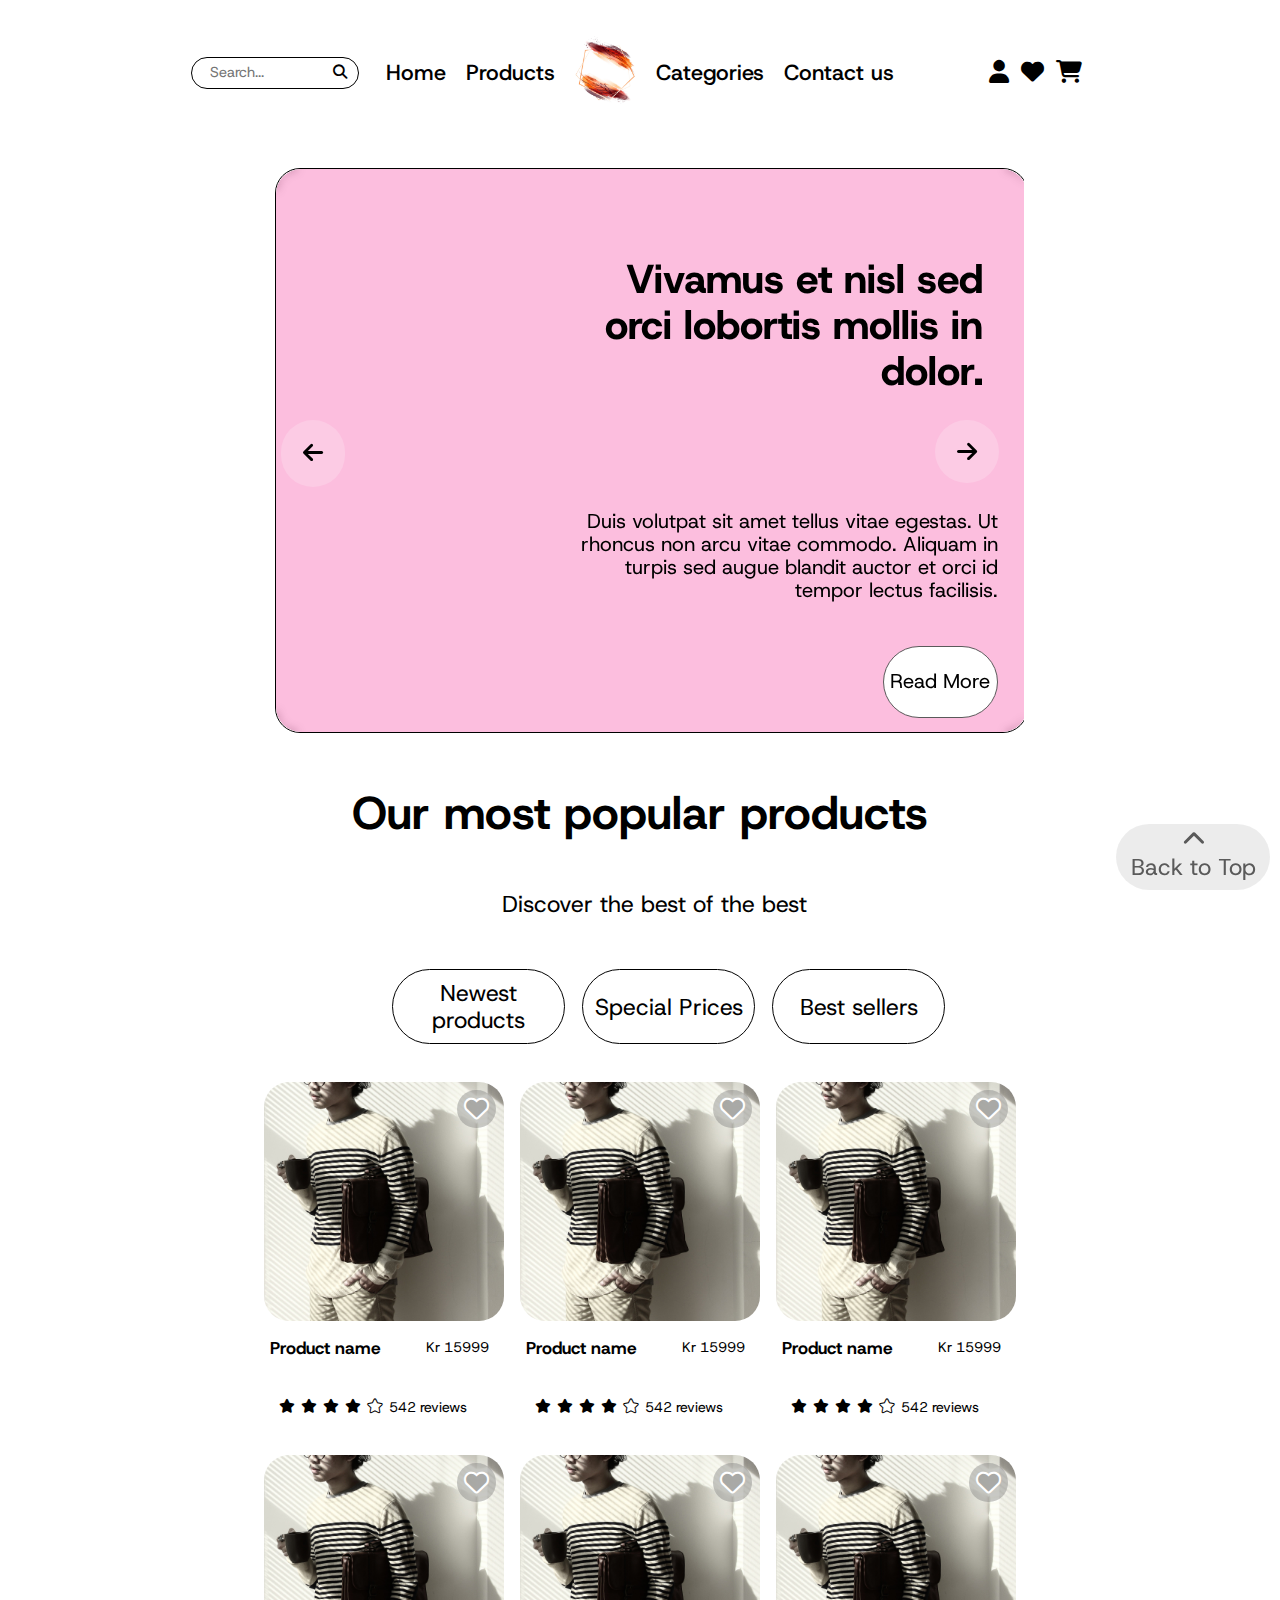
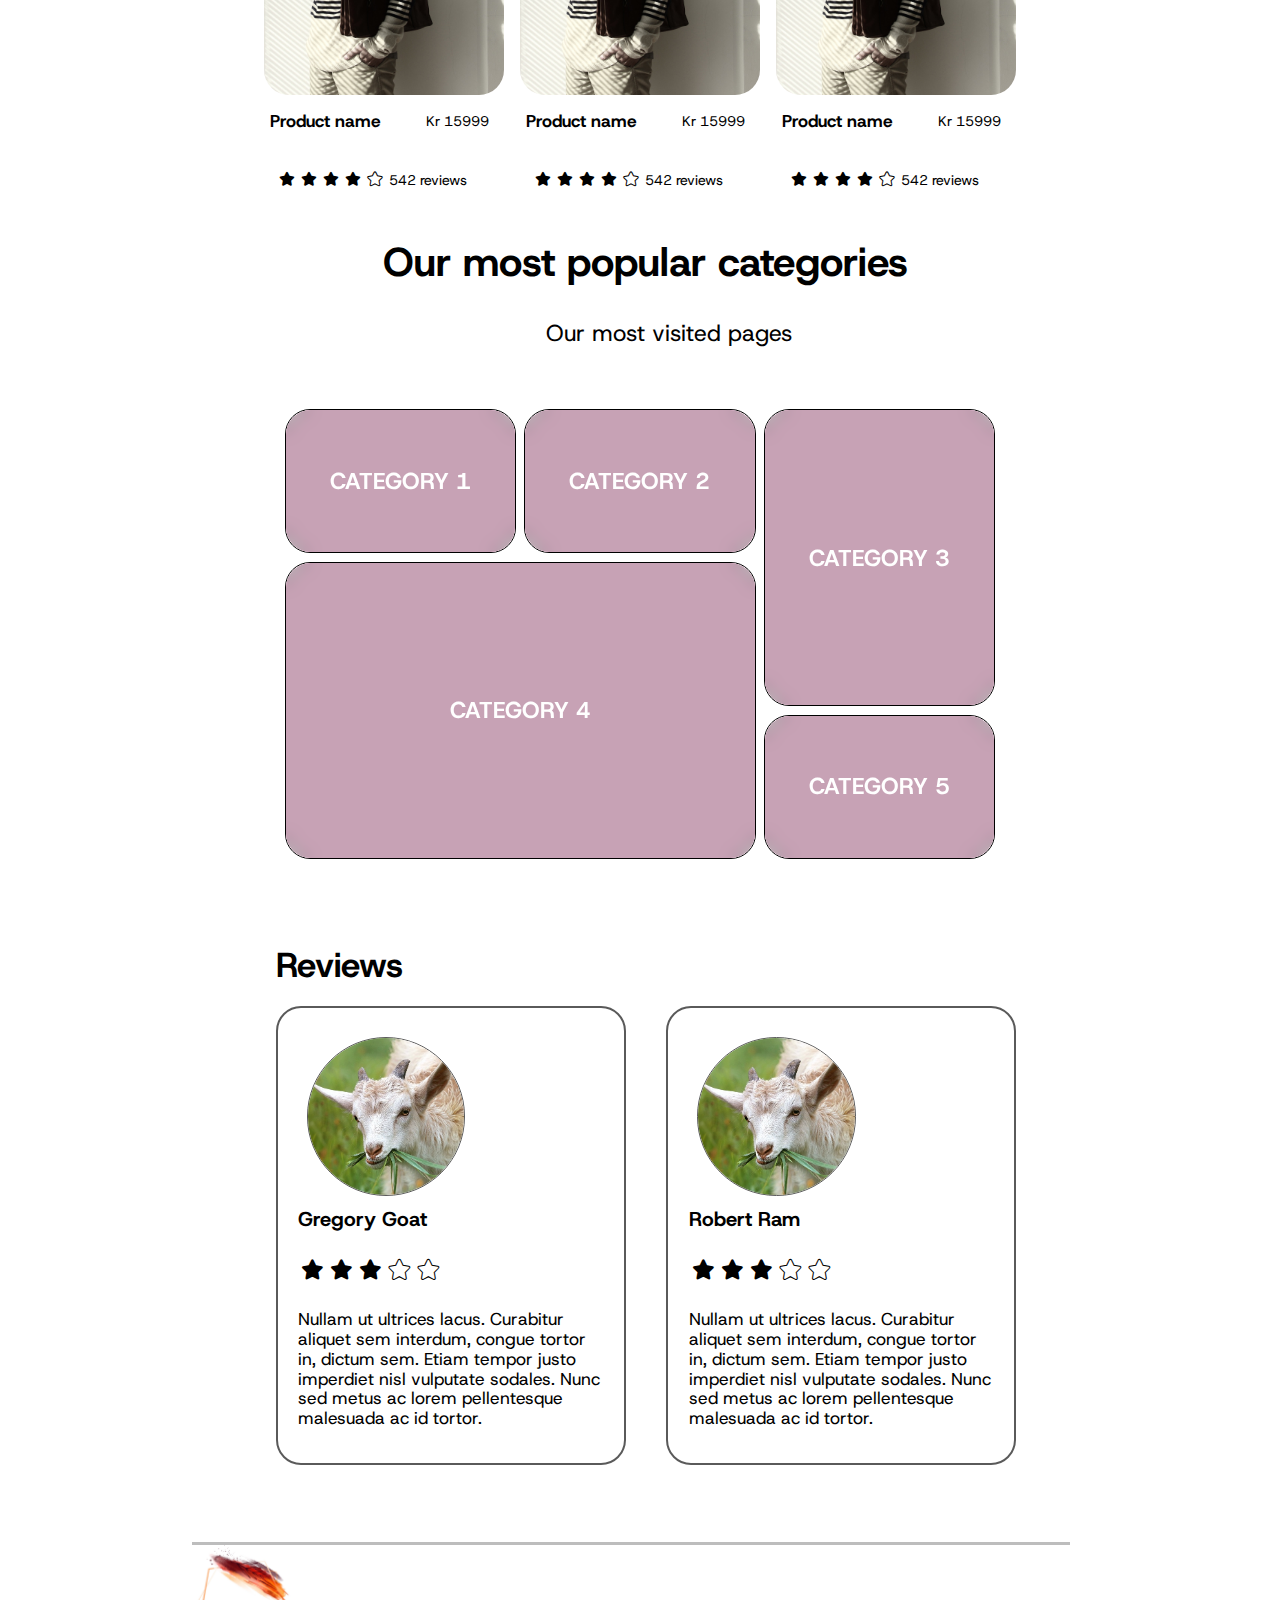
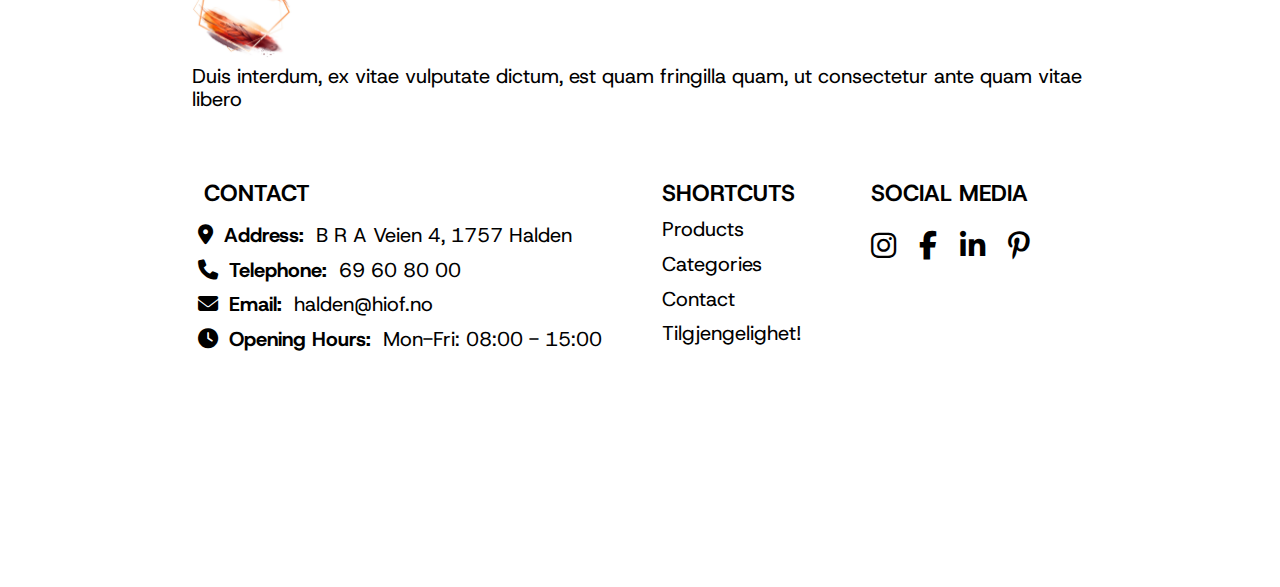
==== WebH24/index.html @ d901a735 "Eksamensfiler" ====
<!DOCTYPE html>
<html lang="en">
    <head>
        <meta charset="UTF-8">
        <meta name="description" content="A fictitious online store created for a project exam">
        <meta name="viewport" content="width=device-width, initial-scale=1">
        <link rel="stylesheet" type="text/css" href="awesome/css/solid.css">
        <link rel="stylesheet" type="text/css" href="awesome/css/fontawesome.css">
        <link rel="stylesheet" type="text/css" href="awesome/css/brands.css">
        <link rel="stylesheet" type="text/css" href="css/main.css">
        <link rel="icon" href="images/heart.svg" type="image/svg+xml" id="hippo">
        <title>Prosjekteksamen Webutvikling HIOF'24</title>
    </head>
    <body>
        <header id="globalHeader">
            <nav class="skip">
                <a href="#main">Skip to content</a>
            </nav>
            <nav aria-label="Primary" id="globalNav">
                <label aria-label="search field">
                    <input type="search" placeholder="Search..." name="search" id="search">
                    <i class="fa-solid fa-magnifying-glass"></i>
                </label>
                <ul id="headerLinks">
                    <li>
                        <a href="index.html"><img src="images/frontpage/feather.png" alt="Logo. Two feathers on streaks of orange and red in a pentagon"></a>
                    </li>
                    <!--Image by <a href="https://pixabay.com/users/biancavandijk-9606149/?utm_source=link-attribution&utm_medium=referral&utm_campaign=image&utm_content=7089602">Bianca Van Dijk</a> from <a href="https://pixabay.com//?utm_source=link-attribution&utm_medium=referral&utm_campaign=image&utm_content=7089602">Pixabay</a>-->
                    <li><a href="index.html">Home</a></li>
                    <li><a href="index.html#popularProducts">Products</a></li>
                    <li><a href="index.html#popularCategories">Categories</a></li>
                    <li><a href="index.html#contact">Contact us</a></li>
                </ul>
                <ul class="icons">
                    <li><a href="#" aria-label="User Profile"><i class="fa-regular fa-user"></i></a></li>
                    <li><a href="#" aria-label="Favorites"><i class="fa-regular fa-heart"></i></a></li>
                    <li><a href="checkout.html" aria-label="Checkout"><i class="fa-solid fa-cart-shopping"></i></a></li>
                </ul>
            </nav>
        </header>
        <main id="main">
            <section id="banner" class="sidewaysScroll">
                <article>
                    <h2>Vivamus et nisl sed orci lobortis mollis in dolor.</h2>
                    <p>Duis volutpat sit amet tellus vitae egestas. Ut rhoncus non arcu vitae commodo. Aliquam in turpis sed augue blandit auctor et orci id tempor lectus facilisis. </p>
                    <a href="#">Read more</a>
                </article>
                <button title="scroll to the left" class="hiddenMobile"> <!--WEBAIM misfornøyd med at den ikke har tekst. la til tittel. -->
                    <i class="fa-solid fa-arrow-left"></i>
                </button>
                <article class="hiddenMobile">
                    <h2>Vivamus et nisl sed orci lobortis mollis in dolor.</h2>
                    <p>Duis volutpat sit amet tellus vitae egestas. Ut rhoncus non arcu vitae commodo. Aliquam in turpis sed augue blandit auctor et orci id tempor lectus facilisis. </p>
                    <a href="#">read more</a>
                    <!--Image by <a href="https://pixabay.com/users/danielkirsch-4218687/?utm_source=link-attribution&utm_medium=referral&utm_campaign=image&utm_content=4747601">Daniel Kirsch</a> from <a href="https://pixabay.com//?utm_source=link-attribution&utm_medium=referral&utm_campaign=image&utm_content=4747601">Pixabay</a>-->
                </article>
                <article class="hiddenMobile">
                    <h2>Vivamus et nisl sed orci lobortis mollis in dolor.</h2>
                    <p>Duis volutpat sit amet tellus vitae egestas. Ut rhoncus non arcu vitae commodo. Aliquam in turpis sed augue blandit auctor et orci id tempor lectus facilisis. </p>
                    <a href="#">Read more</a>
                    <!--Image by <a href="https://pixabay.com/users/zsuzska321-18039025/?utm_source=link-attribution&utm_medium=referral&utm_campaign=image&utm_content=5516493">Zsuzsa Bóka</a> from <a href="https://pixabay.com//?utm_source=link-attribution&utm_medium=referral&utm_campaign=image&utm_content=5516493">Pixabay</a>-->
                </article>
                <article class="hiddenMobile">
                    <h2>Vivamus et nisl sed orci lobortis mollis in dolor.</h2>
                    <p>Duis volutpat sit amet tellus vitae egestas. Ut rhoncus non arcu vitae commodo. Aliquam in turpis sed augue blandit auctor et orci id tempor lectus facilisis. </p>
                    <a href="#">read more</a>
                    <!--Image by <a href="https://pixabay.com/users/welshpixie-10119553/?utm_source=link-attribution&utm_medium=referral&utm_campaign=image&utm_content=3732203">Delyth Williams</a> from <a href="https://pixabay.com//?utm_source=link-attribution&utm_medium=referral&utm_campaign=image&utm_content=3732203">Pixabay</a>-->
                </article>
                <button  title="scroll to the right" class="hiddenMobile">
                    <i class="fa-solid fa-arrow-right"></i>
                </button>
            </section>
            <section id="popularProducts">
                <h1>Our most popular products</h1> 
                <p class="ingress">Discover the best of the best</p>
                <ul>
                    <li><button type="button">Newest products</button></li>
                    <li><button type="button">Special Prices</button></li>
                    <li><button>Best sellers</button></li>
                </ul>
                <article itemscope itemtype="https://schema.org/Product"> 
                    <a href="product.html">
                        <picture>
                            <!--Etter Lighthouse-analyse er min-width-grensene endret i samtlige artikler.-->
                            <source srcset="images/frontpage/businessman1920.jpg" media="(min-width: 3000px)">
                            <source srcset="images/frontpage/businessman1280.jpg" media="(min-width: 1200px)">
                            <img itemprop="image" src="images/frontpage/businessman640.jpg" alt="Businessman in a striped sweater, with leather bag and a cup">
                        <!--Image by <a href="https://pixabay.com/users/pexels-2286921/?utm_source=link-attribution&utm_medium=referral&utm_campaign=image&utm_content=1284460">Pexels</a> from <a href="https://pixabay.com//?utm_source=link-attribution&utm_medium=referral&utm_campaign=image&utm_content=1284460">Pixabay</a>-->
                        </picture>
                    </a>
                    <button type="button" aria-label="Favorite"><i class="fa-regular fa-heart"></i></button>
                    <a class="productName" href="product.html">
                        <h3 itemprop="name">Product name</h3>
                    </a>
                    <p itemprop="offers" itemscope itemtype="https://schema.org/Offer">
                        Kr <span itemprop="price">15999</span>
                        <meta itemprop="priceCurrency" content="NOK">
                    </p>
                    <aside class="stars" aria-label="4 out of 5 stars">
                        <i class="fa-solid fa-star"></i>
                        <i class="fa-solid fa-star"></i>
                        <i class="fa-solid fa-star"></i>
                        <i class="fa-regular fa-star"></i>
                        <i class="fa-regular fa-star"></i>
                        <p itemprop="aggregateRating" itemscope itemtype="https://schema.org/AggregateRating">
                            <meta itemprop="worstRating" content="0">
                            <meta itemprop="ratingValue" content="3">
                            <meta itemprop="bestRating" content="5">
                            <span itemprop="ratingCount">542</span> reviews
                        </p>
                    </aside>
                </article>
                <article itemscope itemtype="https://schema.org/Product"> 
                    <a href="product.html">
                        <picture>
                            <source srcset="images/frontpage/businessman1920.jpg" media="(min-width: 3000px)">
                            <source srcset="images/frontpage/businessman1280.jpg" media="(min-width: 1200px)">
                            <img itemprop="image" src="images/frontpage/businessman640.jpg" alt="Businessman in a striped sweater, with leather bag and a cup">
                        <!--Image by <a href="https://pixabay.com/users/pexels-2286921/?utm_source=link-attribution&utm_medium=referral&utm_campaign=image&utm_content=1284460">Pexels</a> from <a href="https://pixabay.com//?utm_source=link-attribution&utm_medium=referral&utm_campaign=image&utm_content=1284460">Pixabay</a>-->
                        </picture>
                    </a>
                    <button type="button" aria-label="Favorite"><i class="fa-regular fa-heart"></i></button>
                    <a class="productName" href="product.html">
                        <h3 itemprop="name">Product name</h3>
                    </a>
                    <p itemprop="offers" itemscope itemtype="https://schema.org/Offer">
                        Kr <span itemprop="price">15999</span>
                        <meta itemprop="priceCurrency" content="NOK">
                    </p>
                    <aside class="stars" aria-label="4 out of 5 stars">
                        <i class="fa-solid fa-star"></i>
                        <i class="fa-solid fa-star"></i>
                        <i class="fa-solid fa-star"></i>
                        <i class="fa-regular fa-star"></i>
                        <i class="fa-regular fa-star"></i>
                        <p itemprop="aggregateRating" itemscope itemtype="https://schema.org/AggregateRating">
                            <meta itemprop="worstRating" content="0">
                            <meta itemprop="ratingValue" content="3">
                            <meta itemprop="bestRating" content="5">
                            <span itemprop="ratingCount">542</span> reviews
                        </p>
                    </aside>
                </article>
                <article itemscope itemtype="https://schema.org/Product"> 
                    <a href="product.html">
                        <picture>
                            <source srcset="images/frontpage/businessman1920.jpg" media="(min-width: 3000px)">
                            <source srcset="images/frontpage/businessman1280.jpg" media="(min-width: 1200px)">
                            <img itemprop="image" src="images/frontpage/businessman640.jpg" alt="Businessman in a striped sweater, with leather bag and a cup">
                        <!--Image by <a href="https://pixabay.com/users/pexels-2286921/?utm_source=link-attribution&utm_medium=referral&utm_campaign=image&utm_content=1284460">Pexels</a> from <a href="https://pixabay.com//?utm_source=link-attribution&utm_medium=referral&utm_campaign=image&utm_content=1284460">Pixabay</a>-->
                        </picture>
                    </a>
                    <button type="button" aria-label="Favorite"><i class="fa-regular fa-heart"></i></button>
                    <a class="productName" href="product.html">
                        <h3 itemprop="name">Product name</h3>
                    </a>
                    <p itemprop="offers" itemscope itemtype="https://schema.org/Offer">
                        Kr <span itemprop="price">15999</span>
                        <meta itemprop="priceCurrency" content="NOK">
                    </p>
                    <aside class="stars" aria-label="4 out of 5 stars">
                        <i class="fa-solid fa-star"></i>
                        <i class="fa-solid fa-star"></i>
                        <i class="fa-solid fa-star"></i>
                        <i class="fa-regular fa-star"></i>
                        <i class="fa-regular fa-star"></i>
                        <p itemprop="aggregateRating" itemscope itemtype="https://schema.org/AggregateRating">
                            <meta itemprop="worstRating" content="0">
                            <meta itemprop="ratingValue" content="3">
                            <meta itemprop="bestRating" content="5">
                            <span itemprop="ratingCount">542</span> reviews
                        </p>
                    </aside>
                </article>
                <article itemscope itemtype="https://schema.org/Product"> 
                    <a href="product.html">
                        <picture>
                            <source srcset="images/frontpage/businessman1920.jpg" media="(min-width: 3000px)">
                            <source srcset="images/frontpage/businessman1280.jpg" media="(min-width: 1200px)">
                            <img itemprop="image" src="images/frontpage/businessman640.jpg" alt="Businessman in a striped sweater, with leather bag and a cup">
                        <!--Image by <a href="https://pixabay.com/users/pexels-2286921/?utm_source=link-attribution&utm_medium=referral&utm_campaign=image&utm_content=1284460">Pexels</a> from <a href="https://pixabay.com//?utm_source=link-attribution&utm_medium=referral&utm_campaign=image&utm_content=1284460">Pixabay</a>-->
                        </picture>
                    </a>
                    <button type="button" aria-label="Favorite"><i class="fa-regular fa-heart"></i></button>
                    <a class="productName" href="product.html">
                        <h3 itemprop="name">Product name</h3>
                    </a>
                    <p itemprop="offers" itemscope itemtype="https://schema.org/Offer">
                        Kr <span itemprop="price">15999</span>
                        <meta itemprop="priceCurrency" content="NOK">
                    </p>
                    <aside class="stars" aria-label="4 out of 5 stars">
                        <i class="fa-solid fa-star"></i>
                        <i class="fa-solid fa-star"></i>
                        <i class="fa-solid fa-star"></i>
                        <i class="fa-regular fa-star"></i>
                        <i class="fa-regular fa-star"></i>
                        <p itemprop="aggregateRating" itemscope itemtype="https://schema.org/AggregateRating">
                            <meta itemprop="worstRating" content="0">
                            <meta itemprop="ratingValue" content="3">
                            <meta itemprop="bestRating" content="5">
                            <span itemprop="ratingCount">542</span> reviews
                        </p>
                    </aside>
                </article>
                <article itemscope itemtype="https://schema.org/Product"> 
                    <a href="product.html">
                        <picture>
                            <source srcset="images/frontpage/businessman1920.jpg" media="(min-width: 3000px)">
                            <source srcset="images/frontpage/businessman1280.jpg" media="(min-width: 1200px)">
                            <img itemprop="image" src="images/frontpage/businessman640.jpg" alt="Businessman in a striped sweater, with leather bag and a cup">
                        <!--Image by <a href="https://pixabay.com/users/pexels-2286921/?utm_source=link-attribution&utm_medium=referral&utm_campaign=image&utm_content=1284460">Pexels</a> from <a href="https://pixabay.com//?utm_source=link-attribution&utm_medium=referral&utm_campaign=image&utm_content=1284460">Pixabay</a>-->
                        </picture>
                    </a>
                    <button type="button" aria-label="Favorite"><i class="fa-regular fa-heart"></i></button>
                    <a class="productName" href="product.html">
                        <h3 itemprop="name">Product name</h3>
                    </a>
                    <p itemprop="offers" itemscope itemtype="https://schema.org/Offer">
                        Kr <span itemprop="price">15999</span>
                        <meta itemprop="priceCurrency" content="NOK">
                    </p>
                    <aside class="stars" aria-label="4 out of 5 stars">
                        <i class="fa-solid fa-star"></i>
                        <i class="fa-solid fa-star"></i>
                        <i class="fa-solid fa-star"></i>
                        <i class="fa-regular fa-star"></i>
                        <i class="fa-regular fa-star"></i>
                        <p itemprop="aggregateRating" itemscope itemtype="https://schema.org/AggregateRating">
                            <meta itemprop="worstRating" content="0">
                            <meta itemprop="ratingValue" content="3">
                            <meta itemprop="bestRating" content="5">
                            <span itemprop="ratingCount">542</span> reviews
                        </p>
                    </aside>
                </article>
                <article itemscope itemtype="https://schema.org/Product"> 
                    <a href="product.html">
                        <picture>
                            <source srcset="images/frontpage/businessman1920.jpg" media="(min-width: 3000px)">
                            <source srcset="images/frontpage/businessman1280.jpg" media="(min-width: 1200px)">
                            <img itemprop="image" src="images/frontpage/businessman640.jpg" alt="Businessman in a striped sweater, with leather bag and a cup">
                        <!--Image by <a href="https://pixabay.com/users/pexels-2286921/?utm_source=link-attribution&utm_medium=referral&utm_campaign=image&utm_content=1284460">Pexels</a> from <a href="https://pixabay.com//?utm_source=link-attribution&utm_medium=referral&utm_campaign=image&utm_content=1284460">Pixabay</a>-->
                        </picture>
                    </a>
                    <button type="button" aria-label="Favorite"><i class="fa-regular fa-heart"></i></button>
                    <a class="productName" href="product.html">
                        <h3 itemprop="name">Product name</h3>
                    </a>
                    <p itemprop="offers" itemscope itemtype="https://schema.org/Offer">
                        Kr <span itemprop="price">15999</span>
                        <meta itemprop="priceCurrency" content="NOK">
                    </p>
                    <aside class="stars" aria-label="4 out of 5 stars">
                        <i class="fa-solid fa-star"></i>
                        <i class="fa-solid fa-star"></i>
                        <i class="fa-solid fa-star"></i>
                        <i class="fa-regular fa-star"></i>
                        <i class="fa-regular fa-star"></i>
                        <p itemprop="aggregateRating" itemscope itemtype="https://schema.org/AggregateRating">
                            <meta itemprop="worstRating" content="0">
                            <meta itemprop="ratingValue" content="3">
                            <meta itemprop="bestRating" content="5">
                            <span itemprop="ratingCount">542</span> reviews
                        </p>
                    </aside>
                </article>
            </section>
            <section id="popularCategories" itemscope itemtype="https://schema.org/ItemList">
                <header>
                    <h2>Our most popular categories</h2>
                    <p class="ingress">Our most visited pages</p>
                </header>
                <div id="categoriesGrid">
                    <meta itemprop="numberOfItems" content="8">
                    <a href="#" class="first"><h3 itemprop="itemListElement">Category 1</h3></a>   
                    <a href="#" class="second"><h3 itemprop="itemListElement">Category 2</h3></a>
                    <a href="#" class="third"><h3 itemprop="itemListElement">Category 3</h3></a>
                    <a href="#" class="fourth"><h3 itemprop="itemListElement">Category 4</h3></a>
                    <a href="#" class="fifth"><h3 itemprop="itemListElement">Category 5</h3></a>
                </div>
            </section>
            <section class="reviews">
                <h2>Reviews</h2> 
                <div class="sidewaysScroll">
                    <article itemscope itemtype="https://schema.org/Review">
                        <div itemprop="itemReviewed" itemscope itemtype="https://schema.org/OnlineStore">
                            <meta itemprop="name" content="Eksamensprosjekt">
                            <meta itemprop="url" content="index.html">
                        </div>
                        <picture itemprop="author" itemscope itemtype="https://schema.org/Person">
                            <img src="images/frontpage/goat543.jpg" itemprop="image" alt="picture of the charming author of this review"> 
                            <!--Image by <a href="https://pixabay.com/users/klimkin-1298145/?utm_source=link-attribution&utm_medium=referral&utm_campaign=image&utm_content=1596880">svklimkin</a> from <a href="https://pixabay.com//?utm_source=link-attribution&utm_medium=referral&utm_campaign=image&utm_content=1596880">Pixabay</a>-->
                        </picture>
                        <h3 itemprop="name">Gregory Goat</h3>
                        <p class="stars" itemprop="reviewRating" itemscope itemtype="https://schema.org/Rating" role="img" aria-label="3 out of 5 stars "> <!--"role="img" etter valideringsfeil"-->
                            <i class="fa-solid fa-star" aria-hidden="true"></i> <!--Disse aria'ene ble lagt til etter anbefaling fra Lighthouse-->
                            <i class="fa-solid fa-star" aria-hidden="true"></i>
                            <i class="fa-solid fa-star" aria-hidden="true"></i>
                            <i class="fa-regular fa-star" aria-hidden="true"></i>
                            <i class="fa-regular fa-star" aria-hidden="true"></i>
                            <meta itemprop="worstRating" content="1">
                            <meta itemprop="bestRating" content="5">
                            <meta itemprop="ratingValue" content="3">
                        </p>
                        <p itemprop="reviewBody">Nullam ut ultrices lacus. Curabitur aliquet sem interdum, congue tortor in, dictum sem. 
                            Etiam tempor justo imperdiet nisl vulputate sodales. Nunc sed metus ac lorem pellentesque malesuada ac id tortor.
                        </p>
                    </article>
                    <article itemscope itemtype="https://schema.org/Review">
                        <div itemprop="itemReviewed" itemscope itemtype="https://schema.org/OnlineStore">
                            <meta itemprop="name" content="Eksamensprosjekt">
                            <meta itemprop="url" content="index.html">
                        </div>
                        <picture itemprop="author" itemscope itemtype="https://schema.org/Person">
                            <img src="images/frontpage/goat543.jpg" itemprop="image" alt="picture of the charming author of this review"> 
                            <!--Image by <a href="https://pixabay.com/users/klimkin-1298145/?utm_source=link-attribution&utm_medium=referral&utm_campaign=image&utm_content=1596880">svklimkin</a> from <a href="https://pixabay.com//?utm_source=link-attribution&utm_medium=referral&utm_campaign=image&utm_content=1596880">Pixabay</a>-->
                        </picture>
                        <h3 itemprop="name">Robert Ram</h3>
                        <p class="stars" itemprop="reviewRating" itemscope itemtype="https://schema.org/Rating" role="img" aria-label="3 out of 5 stars ">
                            <i class="fa-solid fa-star" aria-hidden="true"></i>
                            <i class="fa-solid fa-star" aria-hidden="true"></i>
                            <i class="fa-solid fa-star" aria-hidden="true"></i>
                            <i class="fa-regular fa-star" aria-hidden="true"></i>
                            <i class="fa-regular fa-star" aria-hidden="true"></i>
                            <meta itemprop="worstRating" content="1">
                            <meta itemprop="bestRating" content="5">
                            <meta itemprop="ratingValue" content="3">
                        </p>
                        <p itemprop="reviewBody">Nullam ut ultrices lacus. Curabitur aliquet sem interdum, congue tortor in, dictum sem. 
                            Etiam tempor justo imperdiet nisl vulputate sodales. Nunc sed metus ac lorem pellentesque malesuada ac id tortor.
                        </p>
                    </article>
                    <article itemscope itemtype="https://schema.org/Review">
                        <div itemprop="itemReviewed" itemscope itemtype="https://schema.org/OnlineStore">
                            <meta itemprop="name" content="Eksamensprosjekt">
                            <meta itemprop="url" content="index.html">
                        </div>
                        <picture itemprop="author" itemscope itemtype="https://schema.org/Person">
                            <img src="images/frontpage/goat543.jpg" itemprop="image" alt="picture of the charming author of this review"> 
                            <!--Image by <a href="https://pixabay.com/users/klimkin-1298145/?utm_source=link-attribution&utm_medium=referral&utm_campaign=image&utm_content=1596880">svklimkin</a> from <a href="https://pixabay.com//?utm_source=link-attribution&utm_medium=referral&utm_campaign=image&utm_content=1596880">Pixabay</a>-->
                        </picture>
                        <h3 itemprop="name">Barry Billy Goat</h3>
                        <p class="stars" itemprop="reviewRating" itemscope itemtype="https://schema.org/Rating" role="img" aria-label="3 out of 5 stars ">
                            <i class="fa-solid fa-star" aria-hidden="true"></i>
                            <i class="fa-solid fa-star" aria-hidden="true"></i>
                            <i class="fa-solid fa-star" aria-hidden="true"></i>
                            <i class="fa-regular fa-star" aria-hidden="true"></i>
                            <i class="fa-regular fa-star" aria-hidden="true"></i>
                            <meta itemprop="worstRating" content="1">
                            <meta itemprop="bestRating" content="5">
                            <meta itemprop="ratingValue" content="3">
                        </p>
                        <p itemprop="reviewBody">Nullam ut ultrices lacus. Curabitur aliquet sem interdum, congue tortor in, dictum sem. 
                            Etiam tempor justo imperdiet nisl vulputate sodales. Nunc sed metus ac lorem pellentesque malesuada ac id tortor.
                        </p>
                    </article>
                    <article itemscope itemtype="https://schema.org/Review">
                        <div itemprop="itemReviewed" itemscope itemtype="https://schema.org/OnlineStore">
                            <meta itemprop="name" content="Eksamensprosjekt">
                            <meta itemprop="url" content="index.html">
                        </div>
                        <picture itemprop="author" itemscope itemtype="https://schema.org/Person">
                            <img src="images/frontpage/goat543.jpg" itemprop="image" alt="picture of the charming author of this review"> 
                            <!--Image by <a href="https://pixabay.com/users/klimkin-1298145/?utm_source=link-attribution&utm_medium=referral&utm_campaign=image&utm_content=1596880">svklimkin</a> from <a href="https://pixabay.com//?utm_source=link-attribution&utm_medium=referral&utm_campaign=image&utm_content=1596880">Pixabay</a>-->
                        </picture>
                        <h3 itemprop="name">Norma Nanny Goat</h3>
                        <p class="stars" itemprop="reviewRating" itemscope itemtype="https://schema.org/Rating" role="img" aria-label="3 out of 5 stars ">
                            <i class="fa-solid fa-star" aria-hidden="true"></i>
                            <i class="fa-solid fa-star" aria-hidden="true"></i>
                            <i class="fa-solid fa-star" aria-hidden="true"></i>
                            <i class="fa-regular fa-star" aria-hidden="true"></i>
                            <i class="fa-regular fa-star" aria-hidden="true"></i>
                            <meta itemprop="worstRating" content="1">
                            <meta itemprop="bestRating" content="5">
                            <meta itemprop="ratingValue" content="3">
                        </p>
                        <p itemprop="reviewBody">Nullam ut ultrices lacus. Curabitur aliquet sem interdum, congue tortor in, dictum sem. 
                            Etiam tempor justo imperdiet nisl vulputate sodales. Nunc sed metus ac lorem pellentesque malesuada ac id tortor.
                        </p>
                    </article>
                </div>
            </section>
        </main>
        <footer>
            <h3><a href="index.html"><img src="images/frontpage/feather.png" alt="Logo. Two feathers on streaks of orange and red in a pentagon"></a></h3>
            <p>Duis interdum, ex vitae vulputate dictum, est quam fringilla quam, ut consectetur ante quam vitae libero</p>
            <section id="contact" itemscope itemtype="https://schema.org/ContactPoint">
                <h4>Contact</h4>
                <ul>
                    <li><i class="fa-solid fa-location-dot"></i></li>
                    <li itemprop="contactType" content="Office">Address:</li>
                    <li itemprop="address" itemscope itemtype="https://schema.org/PostalAddress">
                        <span itemprop="streetAddress">B R A Veien 4, </span>
                        <span itemprop="postalCode">1757</span>
                        <span itemprop="addressRegion"> Halden</span>
                    </li>
                </ul>
                <ul>
                    <li><i class="fa-solid fa-phone"></i></li>
                    <li itemprop="contactType" content="Office">Telephone:</li>
                    <li itemprop="telephone">69 60 80 00</li>
                </ul>
                <ul>
                    <li><i class="fa-solid fa-envelope"></i></li>
                    <li itemprop="contactType" content="Office">Email:</li>
                    <li itemprop="email">halden@hiof.no</li>
                </ul>
                <ul>
                    <li><i class="fa-solid fa-clock"></i></li>
                    <li>Opening Hours:</li>
                    <li itemprop="hoursAvailable" itemscope itemtype="https://schema.org/OpeningHoursSpecification">
                        <meta itemprop="dayOfWeek" content="Monday,Tuesday,Wednesday,Thursday,Friday">
                        Mon-Fri:
                        <span itemprop="opens" content="08:00">08:00</span> - 
                        <span itemprop="closes" content="15:00">15:00</span>
                    </li>
                </ul>
            </section>
            <section id="shortcuts">
                <h4>Shortcuts</h4>
                <ul>
                    <li><a href="index.html#popularProducts">Products</a></li>
                    <li><a href="index.html#popularCategories">Categories</a></li>
                    <li><a href="index.html#contact">Contact</a></li>
                    <li><a href="WCAG.pdf" target="_blank">Tilgjengelighet!</a></li>
                </ul>
            </section>
            <section class="icons">
                <h4>Social Media</h4>
                <ul>
                    <li><a href="https://www.instagram.com/" target="_blank" aria-label="Instagram"><i class="fa-brands fa-instagram"></i></a></li>
                    <li><a href="https://www.facebook.com/" target="_blank" aria-label="Facebook"><i class="fa-brands fa-facebook-f"></i></a></li>
                    <li><a href="https://www.linkedin.com/" target="_blank" aria-label="LinkedIn"><i class="fa-brands fa-linkedin-in"></i></a></li>
                    <li><a href="https://www.pinterest.com/" target="_blank" aria-label="Pinterest"><i class="fa-brands fa-pinterest-p"></i></a></li>
                </ul>
            </section>
        </footer>
        <nav id="skipToTop" class="sticky"><a href="#globalHeader"><i class="fa-solid fa-chevron-up"></i>Back to Top</a></nav>
    </body>
</html>
---- WebH24/awesome/css/solid.css ----
/*!
 * Font Awesome Free 6.6.0 by @fontawesome - https://fontawesome.com
 * License - https://fontawesome.com/license/free (Icons: CC BY 4.0, Fonts: SIL OFL 1.1, Code: MIT License)
 * Copyright 2024 Fonticons, Inc.
 */
:root, :host {
  --fa-style-family-classic: "Font Awesome 6 Free";
  --fa-font-solid: normal 900 1em/1 "Font Awesome 6 Free";
}

@font-face {
  font-family: "Font Awesome 6 Free";
  font-style: normal;
  font-weight: 900;
  font-display: block;
  src: url("../webfonts/fa-solid-900.woff2") format("woff2"), url("../webfonts/fa-solid-900.ttf") format("truetype");
}
.fas,
.fa-solid {
  font-weight: 900;
}/*# sourceMappingURL=solid.css.map */
---- WebH24/awesome/css/brands.css ----
/*!
 * Font Awesome Free 6.6.0 by @fontawesome - https://fontawesome.com
 * License - https://fontawesome.com/license/free (Icons: CC BY 4.0, Fonts: SIL OFL 1.1, Code: MIT License)
 * Copyright 2024 Fonticons, Inc.
 */
:root, :host {
  --fa-style-family-brands: "Font Awesome 6 Brands";
  --fa-font-brands: normal 400 1em/1 "Font Awesome 6 Brands";
}

@font-face {
  font-family: "Font Awesome 6 Brands";
  font-style: normal;
  font-weight: 400;
  font-display: block;
  src: url("../webfonts/fa-brands-400.woff2") format("woff2"), url("../webfonts/fa-brands-400.ttf") format("truetype");
}
.fab,
.fa-brands {
  font-weight: 400;
}

.fa-monero:before {
  content: "\f3d0";
}

.fa-hooli:before {
  content: "\f427";
}

.fa-yelp:before {
  content: "\f1e9";
}

.fa-cc-visa:before {
  content: "\f1f0";
}

.fa-lastfm:before {
  content: "\f202";
}

.fa-shopware:before {
  content: "\f5b5";
}

.fa-creative-commons-nc:before {
  content: "\f4e8";
}

.fa-aws:before {
  content: "\f375";
}

.fa-redhat:before {
  content: "\f7bc";
}

.fa-yoast:before {
  content: "\f2b1";
}

.fa-cloudflare:before {
  content: "\e07d";
}

.fa-ups:before {
  content: "\f7e0";
}

.fa-pixiv:before {
  content: "\e640";
}

.fa-wpexplorer:before {
  content: "\f2de";
}

.fa-dyalog:before {
  content: "\f399";
}

.fa-bity:before {
  content: "\f37a";
}

.fa-stackpath:before {
  content: "\f842";
}

.fa-buysellads:before {
  content: "\f20d";
}

.fa-first-order:before {
  content: "\f2b0";
}

.fa-modx:before {
  content: "\f285";
}

.fa-guilded:before {
  content: "\e07e";
}

.fa-vnv:before {
  content: "\f40b";
}

.fa-square-js:before {
  content: "\f3b9";
}

.fa-js-square:before {
  content: "\f3b9";
}

.fa-microsoft:before {
  content: "\f3ca";
}

.fa-qq:before {
  content: "\f1d6";
}

.fa-orcid:before {
  content: "\f8d2";
}

.fa-java:before {
  content: "\f4e4";
}

.fa-invision:before {
  content: "\f7b0";
}

.fa-creative-commons-pd-alt:before {
  content: "\f4ed";
}

.fa-centercode:before {
  content: "\f380";
}

.fa-glide-g:before {
  content: "\f2a6";
}

.fa-drupal:before {
  content: "\f1a9";
}

.fa-jxl:before {
  content: "\e67b";
}

.fa-dart-lang:before {
  content: "\e693";
}

.fa-hire-a-helper:before {
  content: "\f3b0";
}

.fa-creative-commons-by:before {
  content: "\f4e7";
}

.fa-unity:before {
  content: "\e049";
}

.fa-whmcs:before {
  content: "\f40d";
}

.fa-rocketchat:before {
  content: "\f3e8";
}

.fa-vk:before {
  content: "\f189";
}

.fa-untappd:before {
  content: "\f405";
}

.fa-mailchimp:before {
  content: "\f59e";
}

.fa-css3-alt:before {
  content: "\f38b";
}

.fa-square-reddit:before {
  content: "\f1a2";
}

.fa-reddit-square:before {
  content: "\f1a2";
}

.fa-vimeo-v:before {
  content: "\f27d";
}

.fa-contao:before {
  content: "\f26d";
}

.fa-square-font-awesome:before {
  content: "\e5ad";
}

.fa-deskpro:before {
  content: "\f38f";
}

.fa-brave:before {
  content: "\e63c";
}

.fa-sistrix:before {
  content: "\f3ee";
}

.fa-square-instagram:before {
  content: "\e055";
}

.fa-instagram-square:before {
  content: "\e055";
}

.fa-battle-net:before {
  content: "\f835";
}

.fa-the-red-yeti:before {
  content: "\f69d";
}

.fa-square-hacker-news:before {
  content: "\f3af";
}

.fa-hacker-news-square:before {
  content: "\f3af";
}

.fa-edge:before {
  content: "\f282";
}

.fa-threads:before {
  content: "\e618";
}

.fa-napster:before {
  content: "\f3d2";
}

.fa-square-snapchat:before {
  content: "\f2ad";
}

.fa-snapchat-square:before {
  content: "\f2ad";
}

.fa-google-plus-g:before {
  content: "\f0d5";
}

.fa-artstation:before {
  content: "\f77a";
}

.fa-markdown:before {
  content: "\f60f";
}

.fa-sourcetree:before {
  content: "\f7d3";
}

.fa-google-plus:before {
  content: "\f2b3";
}

.fa-diaspora:before {
  content: "\f791";
}

.fa-foursquare:before {
  content: "\f180";
}

.fa-stack-overflow:before {
  content: "\f16c";
}

.fa-github-alt:before {
  content: "\f113";
}

.fa-phoenix-squadron:before {
  content: "\f511";
}

.fa-pagelines:before {
  content: "\f18c";
}

.fa-algolia:before {
  content: "\f36c";
}

.fa-red-river:before {
  content: "\f3e3";
}

.fa-creative-commons-sa:before {
  content: "\f4ef";
}

.fa-safari:before {
  content: "\f267";
}

.fa-google:before {
  content: "\f1a0";
}

.fa-square-font-awesome-stroke:before {
  content: "\f35c";
}

.fa-font-awesome-alt:before {
  content: "\f35c";
}

.fa-atlassian:before {
  content: "\f77b";
}

.fa-linkedin-in:before {
  content: "\f0e1";
}

.fa-digital-ocean:before {
  content: "\f391";
}

.fa-nimblr:before {
  content: "\f5a8";
}

.fa-chromecast:before {
  content: "\f838";
}

.fa-evernote:before {
  content: "\f839";
}

.fa-hacker-news:before {
  content: "\f1d4";
}

.fa-creative-commons-sampling:before {
  content: "\f4f0";
}

.fa-adversal:before {
  content: "\f36a";
}

.fa-creative-commons:before {
  content: "\f25e";
}

.fa-watchman-monitoring:before {
  content: "\e087";
}

.fa-fonticons:before {
  content: "\f280";
}

.fa-weixin:before {
  content: "\f1d7";
}

.fa-shirtsinbulk:before {
  content: "\f214";
}

.fa-codepen:before {
  content: "\f1cb";
}

.fa-git-alt:before {
  content: "\f841";
}

.fa-lyft:before {
  content: "\f3c3";
}

.fa-rev:before {
  content: "\f5b2";
}

.fa-windows:before {
  content: "\f17a";
}

.fa-wizards-of-the-coast:before {
  content: "\f730";
}

.fa-square-viadeo:before {
  content: "\f2aa";
}

.fa-viadeo-square:before {
  content: "\f2aa";
}

.fa-meetup:before {
  content: "\f2e0";
}

.fa-centos:before {
  content: "\f789";
}

.fa-adn:before {
  content: "\f170";
}

.fa-cloudsmith:before {
  content: "\f384";
}

.fa-opensuse:before {
  content: "\e62b";
}

.fa-pied-piper-alt:before {
  content: "\f1a8";
}

.fa-square-dribbble:before {
  content: "\f397";
}

.fa-dribbble-square:before {
  content: "\f397";
}

.fa-codiepie:before {
  content: "\f284";
}

.fa-node:before {
  content: "\f419";
}

.fa-mix:before {
  content: "\f3cb";
}

.fa-steam:before {
  content: "\f1b6";
}

.fa-cc-apple-pay:before {
  content: "\f416";
}

.fa-scribd:before {
  content: "\f28a";
}

.fa-debian:before {
  content: "\e60b";
}

.fa-openid:before {
  content: "\f19b";
}

.fa-instalod:before {
  content: "\e081";
}

.fa-expeditedssl:before {
  content: "\f23e";
}

.fa-sellcast:before {
  content: "\f2da";
}

.fa-square-twitter:before {
  content: "\f081";
}

.fa-twitter-square:before {
  content: "\f081";
}

.fa-r-project:before {
  content: "\f4f7";
}

.fa-delicious:before {
  content: "\f1a5";
}

.fa-freebsd:before {
  content: "\f3a4";
}

.fa-vuejs:before {
  content: "\f41f";
}

.fa-accusoft:before {
  content: "\f369";
}

.fa-ioxhost:before {
  content: "\f208";
}

.fa-fonticons-fi:before {
  content: "\f3a2";
}

.fa-app-store:before {
  content: "\f36f";
}

.fa-cc-mastercard:before {
  content: "\f1f1";
}

.fa-itunes-note:before {
  content: "\f3b5";
}

.fa-golang:before {
  content: "\e40f";
}

.fa-kickstarter:before {
  content: "\f3bb";
}

.fa-square-kickstarter:before {
  content: "\f3bb";
}

.fa-grav:before {
  content: "\f2d6";
}

.fa-weibo:before {
  content: "\f18a";
}

.fa-uncharted:before {
  content: "\e084";
}

.fa-firstdraft:before {
  content: "\f3a1";
}

.fa-square-youtube:before {
  content: "\f431";
}

.fa-youtube-square:before {
  content: "\f431";
}

.fa-wikipedia-w:before {
  content: "\f266";
}

.fa-wpressr:before {
  content: "\f3e4";
}

.fa-rendact:before {
  content: "\f3e4";
}

.fa-angellist:before {
  content: "\f209";
}

.fa-galactic-republic:before {
  content: "\f50c";
}

.fa-nfc-directional:before {
  content: "\e530";
}

.fa-skype:before {
  content: "\f17e";
}

.fa-joget:before {
  content: "\f3b7";
}

.fa-fedora:before {
  content: "\f798";
}

.fa-stripe-s:before {
  content: "\f42a";
}

.fa-meta:before {
  content: "\e49b";
}

.fa-laravel:before {
  content: "\f3bd";
}

.fa-hotjar:before {
  content: "\f3b1";
}

.fa-bluetooth-b:before {
  content: "\f294";
}

.fa-square-letterboxd:before {
  content: "\e62e";
}

.fa-sticker-mule:before {
  content: "\f3f7";
}

.fa-creative-commons-zero:before {
  content: "\f4f3";
}

.fa-hips:before {
  content: "\f452";
}

.fa-behance:before {
  content: "\f1b4";
}

.fa-reddit:before {
  content: "\f1a1";
}

.fa-discord:before {
  content: "\f392";
}

.fa-chrome:before {
  content: "\f268";
}

.fa-app-store-ios:before {
  content: "\f370";
}

.fa-cc-discover:before {
  content: "\f1f2";
}

.fa-wpbeginner:before {
  content: "\f297";
}

.fa-confluence:before {
  content: "\f78d";
}

.fa-shoelace:before {
  content: "\e60c";
}

.fa-mdb:before {
  content: "\f8ca";
}

.fa-dochub:before {
  content: "\f394";
}

.fa-accessible-icon:before {
  content: "\f368";
}

.fa-ebay:before {
  content: "\f4f4";
}

.fa-amazon:before {
  content: "\f270";
}

.fa-unsplash:before {
  content: "\e07c";
}

.fa-yarn:before {
  content: "\f7e3";
}

.fa-square-steam:before {
  content: "\f1b7";
}

.fa-steam-square:before {
  content: "\f1b7";
}

.fa-500px:before {
  content: "\f26e";
}

.fa-square-vimeo:before {
  content: "\f194";
}

.fa-vimeo-square:before {
  content: "\f194";
}

.fa-asymmetrik:before {
  content: "\f372";
}

.fa-font-awesome:before {
  content: "\f2b4";
}

.fa-font-awesome-flag:before {
  content: "\f2b4";
}

.fa-font-awesome-logo-full:before {
  content: "\f2b4";
}

.fa-gratipay:before {
  content: "\f184";
}

.fa-apple:before {
  content: "\f179";
}

.fa-hive:before {
  content: "\e07f";
}

.fa-gitkraken:before {
  content: "\f3a6";
}

.fa-keybase:before {
  content: "\f4f5";
}

.fa-apple-pay:before {
  content: "\f415";
}

.fa-padlet:before {
  content: "\e4a0";
}

.fa-amazon-pay:before {
  content: "\f42c";
}

.fa-square-github:before {
  content: "\f092";
}

.fa-github-square:before {
  content: "\f092";
}

.fa-stumbleupon:before {
  content: "\f1a4";
}

.fa-fedex:before {
  content: "\f797";
}

.fa-phoenix-framework:before {
  content: "\f3dc";
}

.fa-shopify:before {
  content: "\e057";
}

.fa-neos:before {
  content: "\f612";
}

.fa-square-threads:before {
  content: "\e619";
}

.fa-hackerrank:before {
  content: "\f5f7";
}

.fa-researchgate:before {
  content: "\f4f8";
}

.fa-swift:before {
  content: "\f8e1";
}

.fa-angular:before {
  content: "\f420";
}

.fa-speakap:before {
  content: "\f3f3";
}

.fa-angrycreative:before {
  content: "\f36e";
}

.fa-y-combinator:before {
  content: "\f23b";
}

.fa-empire:before {
  content: "\f1d1";
}

.fa-envira:before {
  content: "\f299";
}

.fa-google-scholar:before {
  content: "\e63b";
}

.fa-square-gitlab:before {
  content: "\e5ae";
}

.fa-gitlab-square:before {
  content: "\e5ae";
}

.fa-studiovinari:before {
  content: "\f3f8";
}

.fa-pied-piper:before {
  content: "\f2ae";
}

.fa-wordpress:before {
  content: "\f19a";
}

.fa-product-hunt:before {
  content: "\f288";
}

.fa-firefox:before {
  content: "\f269";
}

.fa-linode:before {
  content: "\f2b8";
}

.fa-goodreads:before {
  content: "\f3a8";
}

.fa-square-odnoklassniki:before {
  content: "\f264";
}

.fa-odnoklassniki-square:before {
  content: "\f264";
}

.fa-jsfiddle:before {
  content: "\f1cc";
}

.fa-sith:before {
  content: "\f512";
}

.fa-themeisle:before {
  content: "\f2b2";
}

.fa-page4:before {
  content: "\f3d7";
}

.fa-hashnode:before {
  content: "\e499";
}

.fa-react:before {
  content: "\f41b";
}

.fa-cc-paypal:before {
  content: "\f1f4";
}

.fa-squarespace:before {
  content: "\f5be";
}

.fa-cc-stripe:before {
  content: "\f1f5";
}

.fa-creative-commons-share:before {
  content: "\f4f2";
}

.fa-bitcoin:before {
  content: "\f379";
}

.fa-keycdn:before {
  content: "\f3ba";
}

.fa-opera:before {
  content: "\f26a";
}

.fa-itch-io:before {
  content: "\f83a";
}

.fa-umbraco:before {
  content: "\f8e8";
}

.fa-galactic-senate:before {
  content: "\f50d";
}

.fa-ubuntu:before {
  content: "\f7df";
}

.fa-draft2digital:before {
  content: "\f396";
}

.fa-stripe:before {
  content: "\f429";
}

.fa-houzz:before {
  content: "\f27c";
}

.fa-gg:before {
  content: "\f260";
}

.fa-dhl:before {
  content: "\f790";
}

.fa-square-pinterest:before {
  content: "\f0d3";
}

.fa-pinterest-square:before {
  content: "\f0d3";
}

.fa-xing:before {
  content: "\f168";
}

.fa-blackberry:before {
  content: "\f37b";
}

.fa-creative-commons-pd:before {
  content: "\f4ec";
}

.fa-playstation:before {
  content: "\f3df";
}

.fa-quinscape:before {
  content: "\f459";
}

.fa-less:before {
  content: "\f41d";
}

.fa-blogger-b:before {
  content: "\f37d";
}

.fa-opencart:before {
  content: "\f23d";
}

.fa-vine:before {
  content: "\f1ca";
}

.fa-signal-messenger:before {
  content: "\e663";
}

.fa-paypal:before {
  content: "\f1ed";
}

.fa-gitlab:before {
  content: "\f296";
}

.fa-typo3:before {
  content: "\f42b";
}

.fa-reddit-alien:before {
  content: "\f281";
}

.fa-yahoo:before {
  content: "\f19e";
}

.fa-dailymotion:before {
  content: "\e052";
}

.fa-affiliatetheme:before {
  content: "\f36b";
}

.fa-pied-piper-pp:before {
  content: "\f1a7";
}

.fa-bootstrap:before {
  content: "\f836";
}

.fa-odnoklassniki:before {
  content: "\f263";
}

.fa-nfc-symbol:before {
  content: "\e531";
}

.fa-mintbit:before {
  content: "\e62f";
}

.fa-ethereum:before {
  content: "\f42e";
}

.fa-speaker-deck:before {
  content: "\f83c";
}

.fa-creative-commons-nc-eu:before {
  content: "\f4e9";
}

.fa-patreon:before {
  content: "\f3d9";
}

.fa-avianex:before {
  content: "\f374";
}

.fa-ello:before {
  content: "\f5f1";
}

.fa-gofore:before {
  content: "\f3a7";
}

.fa-bimobject:before {
  content: "\f378";
}

.fa-brave-reverse:before {
  content: "\e63d";
}

.fa-facebook-f:before {
  content: "\f39e";
}

.fa-square-google-plus:before {
  content: "\f0d4";
}

.fa-google-plus-square:before {
  content: "\f0d4";
}

.fa-web-awesome:before {
  content: "\e682";
}

.fa-mandalorian:before {
  content: "\f50f";
}

.fa-first-order-alt:before {
  content: "\f50a";
}

.fa-osi:before {
  content: "\f41a";
}

.fa-google-wallet:before {
  content: "\f1ee";
}

.fa-d-and-d-beyond:before {
  content: "\f6ca";
}

.fa-periscope:before {
  content: "\f3da";
}

.fa-fulcrum:before {
  content: "\f50b";
}

.fa-cloudscale:before {
  content: "\f383";
}

.fa-forumbee:before {
  content: "\f211";
}

.fa-mizuni:before {
  content: "\f3cc";
}

.fa-schlix:before {
  content: "\f3ea";
}

.fa-square-xing:before {
  content: "\f169";
}

.fa-xing-square:before {
  content: "\f169";
}

.fa-bandcamp:before {
  content: "\f2d5";
}

.fa-wpforms:before {
  content: "\f298";
}

.fa-cloudversify:before {
  content: "\f385";
}

.fa-usps:before {
  content: "\f7e1";
}

.fa-megaport:before {
  content: "\f5a3";
}

.fa-magento:before {
  content: "\f3c4";
}

.fa-spotify:before {
  content: "\f1bc";
}

.fa-optin-monster:before {
  content: "\f23c";
}

.fa-fly:before {
  content: "\f417";
}

.fa-aviato:before {
  content: "\f421";
}

.fa-itunes:before {
  content: "\f3b4";
}

.fa-cuttlefish:before {
  content: "\f38c";
}

.fa-blogger:before {
  content: "\f37c";
}

.fa-flickr:before {
  content: "\f16e";
}

.fa-viber:before {
  content: "\f409";
}

.fa-soundcloud:before {
  content: "\f1be";
}

.fa-digg:before {
  content: "\f1a6";
}

.fa-tencent-weibo:before {
  content: "\f1d5";
}

.fa-letterboxd:before {
  content: "\e62d";
}

.fa-symfony:before {
  content: "\f83d";
}

.fa-maxcdn:before {
  content: "\f136";
}

.fa-etsy:before {
  content: "\f2d7";
}

.fa-facebook-messenger:before {
  content: "\f39f";
}

.fa-audible:before {
  content: "\f373";
}

.fa-think-peaks:before {
  content: "\f731";
}

.fa-bilibili:before {
  content: "\e3d9";
}

.fa-erlang:before {
  content: "\f39d";
}

.fa-x-twitter:before {
  content: "\e61b";
}

.fa-cotton-bureau:before {
  content: "\f89e";
}

.fa-dashcube:before {
  content: "\f210";
}

.fa-42-group:before {
  content: "\e080";
}

.fa-innosoft:before {
  content: "\e080";
}

.fa-stack-exchange:before {
  content: "\f18d";
}

.fa-elementor:before {
  content: "\f430";
}

.fa-square-pied-piper:before {
  content: "\e01e";
}

.fa-pied-piper-square:before {
  content: "\e01e";
}

.fa-creative-commons-nd:before {
  content: "\f4eb";
}

.fa-palfed:before {
  content: "\f3d8";
}

.fa-superpowers:before {
  content: "\f2dd";
}

.fa-resolving:before {
  content: "\f3e7";
}

.fa-xbox:before {
  content: "\f412";
}

.fa-square-web-awesome-stroke:before {
  content: "\e684";
}

.fa-searchengin:before {
  content: "\f3eb";
}

.fa-tiktok:before {
  content: "\e07b";
}

.fa-square-facebook:before {
  content: "\f082";
}

.fa-facebook-square:before {
  content: "\f082";
}

.fa-renren:before {
  content: "\f18b";
}

.fa-linux:before {
  content: "\f17c";
}

.fa-glide:before {
  content: "\f2a5";
}

.fa-linkedin:before {
  content: "\f08c";
}

.fa-hubspot:before {
  content: "\f3b2";
}

.fa-deploydog:before {
  content: "\f38e";
}

.fa-twitch:before {
  content: "\f1e8";
}

.fa-flutter:before {
  content: "\e694";
}

.fa-ravelry:before {
  content: "\f2d9";
}

.fa-mixer:before {
  content: "\e056";
}

.fa-square-lastfm:before {
  content: "\f203";
}

.fa-lastfm-square:before {
  content: "\f203";
}

.fa-vimeo:before {
  content: "\f40a";
}

.fa-mendeley:before {
  content: "\f7b3";
}

.fa-uniregistry:before {
  content: "\f404";
}

.fa-figma:before {
  content: "\f799";
}

.fa-creative-commons-remix:before {
  content: "\f4ee";
}

.fa-cc-amazon-pay:before {
  content: "\f42d";
}

.fa-dropbox:before {
  content: "\f16b";
}

.fa-instagram:before {
  content: "\f16d";
}

.fa-cmplid:before {
  content: "\e360";
}

.fa-upwork:before {
  content: "\e641";
}

.fa-facebook:before {
  content: "\f09a";
}

.fa-gripfire:before {
  content: "\f3ac";
}

.fa-jedi-order:before {
  content: "\f50e";
}

.fa-uikit:before {
  content: "\f403";
}

.fa-fort-awesome-alt:before {
  content: "\f3a3";
}

.fa-phabricator:before {
  content: "\f3db";
}

.fa-ussunnah:before {
  content: "\f407";
}

.fa-earlybirds:before {
  content: "\f39a";
}

.fa-trade-federation:before {
  content: "\f513";
}

.fa-autoprefixer:before {
  content: "\f41c";
}

.fa-whatsapp:before {
  content: "\f232";
}

.fa-square-upwork:before {
  content: "\e67c";
}

.fa-slideshare:before {
  content: "\f1e7";
}

.fa-google-play:before {
  content: "\f3ab";
}

.fa-viadeo:before {
  content: "\f2a9";
}

.fa-line:before {
  content: "\f3c0";
}

.fa-google-drive:before {
  content: "\f3aa";
}

.fa-servicestack:before {
  content: "\f3ec";
}

.fa-simplybuilt:before {
  content: "\f215";
}

.fa-bitbucket:before {
  content: "\f171";
}

.fa-imdb:before {
  content: "\f2d8";
}

.fa-deezer:before {
  content: "\e077";
}

.fa-raspberry-pi:before {
  content: "\f7bb";
}

.fa-jira:before {
  content: "\f7b1";
}

.fa-docker:before {
  content: "\f395";
}

.fa-screenpal:before {
  content: "\e570";
}

.fa-bluetooth:before {
  content: "\f293";
}

.fa-gitter:before {
  content: "\f426";
}

.fa-d-and-d:before {
  content: "\f38d";
}

.fa-microblog:before {
  content: "\e01a";
}

.fa-cc-diners-club:before {
  content: "\f24c";
}

.fa-gg-circle:before {
  content: "\f261";
}

.fa-pied-piper-hat:before {
  content: "\f4e5";
}

.fa-kickstarter-k:before {
  content: "\f3bc";
}

.fa-yandex:before {
  content: "\f413";
}

.fa-readme:before {
  content: "\f4d5";
}

.fa-html5:before {
  content: "\f13b";
}

.fa-sellsy:before {
  content: "\f213";
}

.fa-square-web-awesome:before {
  content: "\e683";
}

.fa-sass:before {
  content: "\f41e";
}

.fa-wirsindhandwerk:before {
  content: "\e2d0";
}

.fa-wsh:before {
  content: "\e2d0";
}

.fa-buromobelexperte:before {
  content: "\f37f";
}

.fa-salesforce:before {
  content: "\f83b";
}

.fa-octopus-deploy:before {
  content: "\e082";
}

.fa-medapps:before {
  content: "\f3c6";
}

.fa-ns8:before {
  content: "\f3d5";
}

.fa-pinterest-p:before {
  content: "\f231";
}

.fa-apper:before {
  content: "\f371";
}

.fa-fort-awesome:before {
  content: "\f286";
}

.fa-waze:before {
  content: "\f83f";
}

.fa-bluesky:before {
  content: "\e671";
}

.fa-cc-jcb:before {
  content: "\f24b";
}

.fa-snapchat:before {
  content: "\f2ab";
}

.fa-snapchat-ghost:before {
  content: "\f2ab";
}

.fa-fantasy-flight-games:before {
  content: "\f6dc";
}

.fa-rust:before {
  content: "\e07a";
}

.fa-wix:before {
  content: "\f5cf";
}

.fa-square-behance:before {
  content: "\f1b5";
}

.fa-behance-square:before {
  content: "\f1b5";
}

.fa-supple:before {
  content: "\f3f9";
}

.fa-webflow:before {
  content: "\e65c";
}

.fa-rebel:before {
  content: "\f1d0";
}

.fa-css3:before {
  content: "\f13c";
}

.fa-staylinked:before {
  content: "\f3f5";
}

.fa-kaggle:before {
  content: "\f5fa";
}

.fa-space-awesome:before {
  content: "\e5ac";
}

.fa-deviantart:before {
  content: "\f1bd";
}

.fa-cpanel:before {
  content: "\f388";
}

.fa-goodreads-g:before {
  content: "\f3a9";
}

.fa-square-git:before {
  content: "\f1d2";
}

.fa-git-square:before {
  content: "\f1d2";
}

.fa-square-tumblr:before {
  content: "\f174";
}

.fa-tumblr-square:before {
  content: "\f174";
}

.fa-trello:before {
  content: "\f181";
}

.fa-creative-commons-nc-jp:before {
  content: "\f4ea";
}

.fa-get-pocket:before {
  content: "\f265";
}

.fa-perbyte:before {
  content: "\e083";
}

.fa-grunt:before {
  content: "\f3ad";
}

.fa-weebly:before {
  content: "\f5cc";
}

.fa-connectdevelop:before {
  content: "\f20e";
}

.fa-leanpub:before {
  content: "\f212";
}

.fa-black-tie:before {
  content: "\f27e";
}

.fa-themeco:before {
  content: "\f5c6";
}

.fa-python:before {
  content: "\f3e2";
}

.fa-android:before {
  content: "\f17b";
}

.fa-bots:before {
  content: "\e340";
}

.fa-free-code-camp:before {
  content: "\f2c5";
}

.fa-hornbill:before {
  content: "\f592";
}

.fa-js:before {
  content: "\f3b8";
}

.fa-ideal:before {
  content: "\e013";
}

.fa-git:before {
  content: "\f1d3";
}

.fa-dev:before {
  content: "\f6cc";
}

.fa-sketch:before {
  content: "\f7c6";
}

.fa-yandex-international:before {
  content: "\f414";
}

.fa-cc-amex:before {
  content: "\f1f3";
}

.fa-uber:before {
  content: "\f402";
}

.fa-github:before {
  content: "\f09b";
}

.fa-php:before {
  content: "\f457";
}

.fa-alipay:before {
  content: "\f642";
}

.fa-youtube:before {
  content: "\f167";
}

.fa-skyatlas:before {
  content: "\f216";
}

.fa-firefox-browser:before {
  content: "\e007";
}

.fa-replyd:before {
  content: "\f3e6";
}

.fa-suse:before {
  content: "\f7d6";
}

.fa-jenkins:before {
  content: "\f3b6";
}

.fa-twitter:before {
  content: "\f099";
}

.fa-rockrms:before {
  content: "\f3e9";
}

.fa-pinterest:before {
  content: "\f0d2";
}

.fa-buffer:before {
  content: "\f837";
}

.fa-npm:before {
  content: "\f3d4";
}

.fa-yammer:before {
  content: "\f840";
}

.fa-btc:before {
  content: "\f15a";
}

.fa-dribbble:before {
  content: "\f17d";
}

.fa-stumbleupon-circle:before {
  content: "\f1a3";
}

.fa-internet-explorer:before {
  content: "\f26b";
}

.fa-stubber:before {
  content: "\e5c7";
}

.fa-telegram:before {
  content: "\f2c6";
}

.fa-telegram-plane:before {
  content: "\f2c6";
}

.fa-old-republic:before {
  content: "\f510";
}

.fa-odysee:before {
  content: "\e5c6";
}

.fa-square-whatsapp:before {
  content: "\f40c";
}

.fa-whatsapp-square:before {
  content: "\f40c";
}

.fa-node-js:before {
  content: "\f3d3";
}

.fa-edge-legacy:before {
  content: "\e078";
}

.fa-slack:before {
  content: "\f198";
}

.fa-slack-hash:before {
  content: "\f198";
}

.fa-medrt:before {
  content: "\f3c8";
}

.fa-usb:before {
  content: "\f287";
}

.fa-tumblr:before {
  content: "\f173";
}

.fa-vaadin:before {
  content: "\f408";
}

.fa-quora:before {
  content: "\f2c4";
}

.fa-square-x-twitter:before {
  content: "\e61a";
}

.fa-reacteurope:before {
  content: "\f75d";
}

.fa-medium:before {
  content: "\f23a";
}

.fa-medium-m:before {
  content: "\f23a";
}

.fa-amilia:before {
  content: "\f36d";
}

.fa-mixcloud:before {
  content: "\f289";
}

.fa-flipboard:before {
  content: "\f44d";
}

.fa-viacoin:before {
  content: "\f237";
}

.fa-critical-role:before {
  content: "\f6c9";
}

.fa-sitrox:before {
  content: "\e44a";
}

.fa-discourse:before {
  content: "\f393";
}

.fa-joomla:before {
  content: "\f1aa";
}

.fa-mastodon:before {
  content: "\f4f6";
}

.fa-airbnb:before {
  content: "\f834";
}

.fa-wolf-pack-battalion:before {
  content: "\f514";
}

.fa-buy-n-large:before {
  content: "\f8a6";
}

.fa-gulp:before {
  content: "\f3ae";
}

.fa-creative-commons-sampling-plus:before {
  content: "\f4f1";
}

.fa-strava:before {
  content: "\f428";
}

.fa-ember:before {
  content: "\f423";
}

.fa-canadian-maple-leaf:before {
  content: "\f785";
}

.fa-teamspeak:before {
  content: "\f4f9";
}

.fa-pushed:before {
  content: "\f3e1";
}

.fa-wordpress-simple:before {
  content: "\f411";
}

.fa-nutritionix:before {
  content: "\f3d6";
}

.fa-wodu:before {
  content: "\e088";
}

.fa-google-pay:before {
  content: "\e079";
}

.fa-intercom:before {
  content: "\f7af";
}

.fa-zhihu:before {
  content: "\f63f";
}

.fa-korvue:before {
  content: "\f42f";
}

.fa-pix:before {
  content: "\e43a";
}

.fa-steam-symbol:before {
  content: "\f3f6";
}/*# sourceMappingURL=brands.css.map */
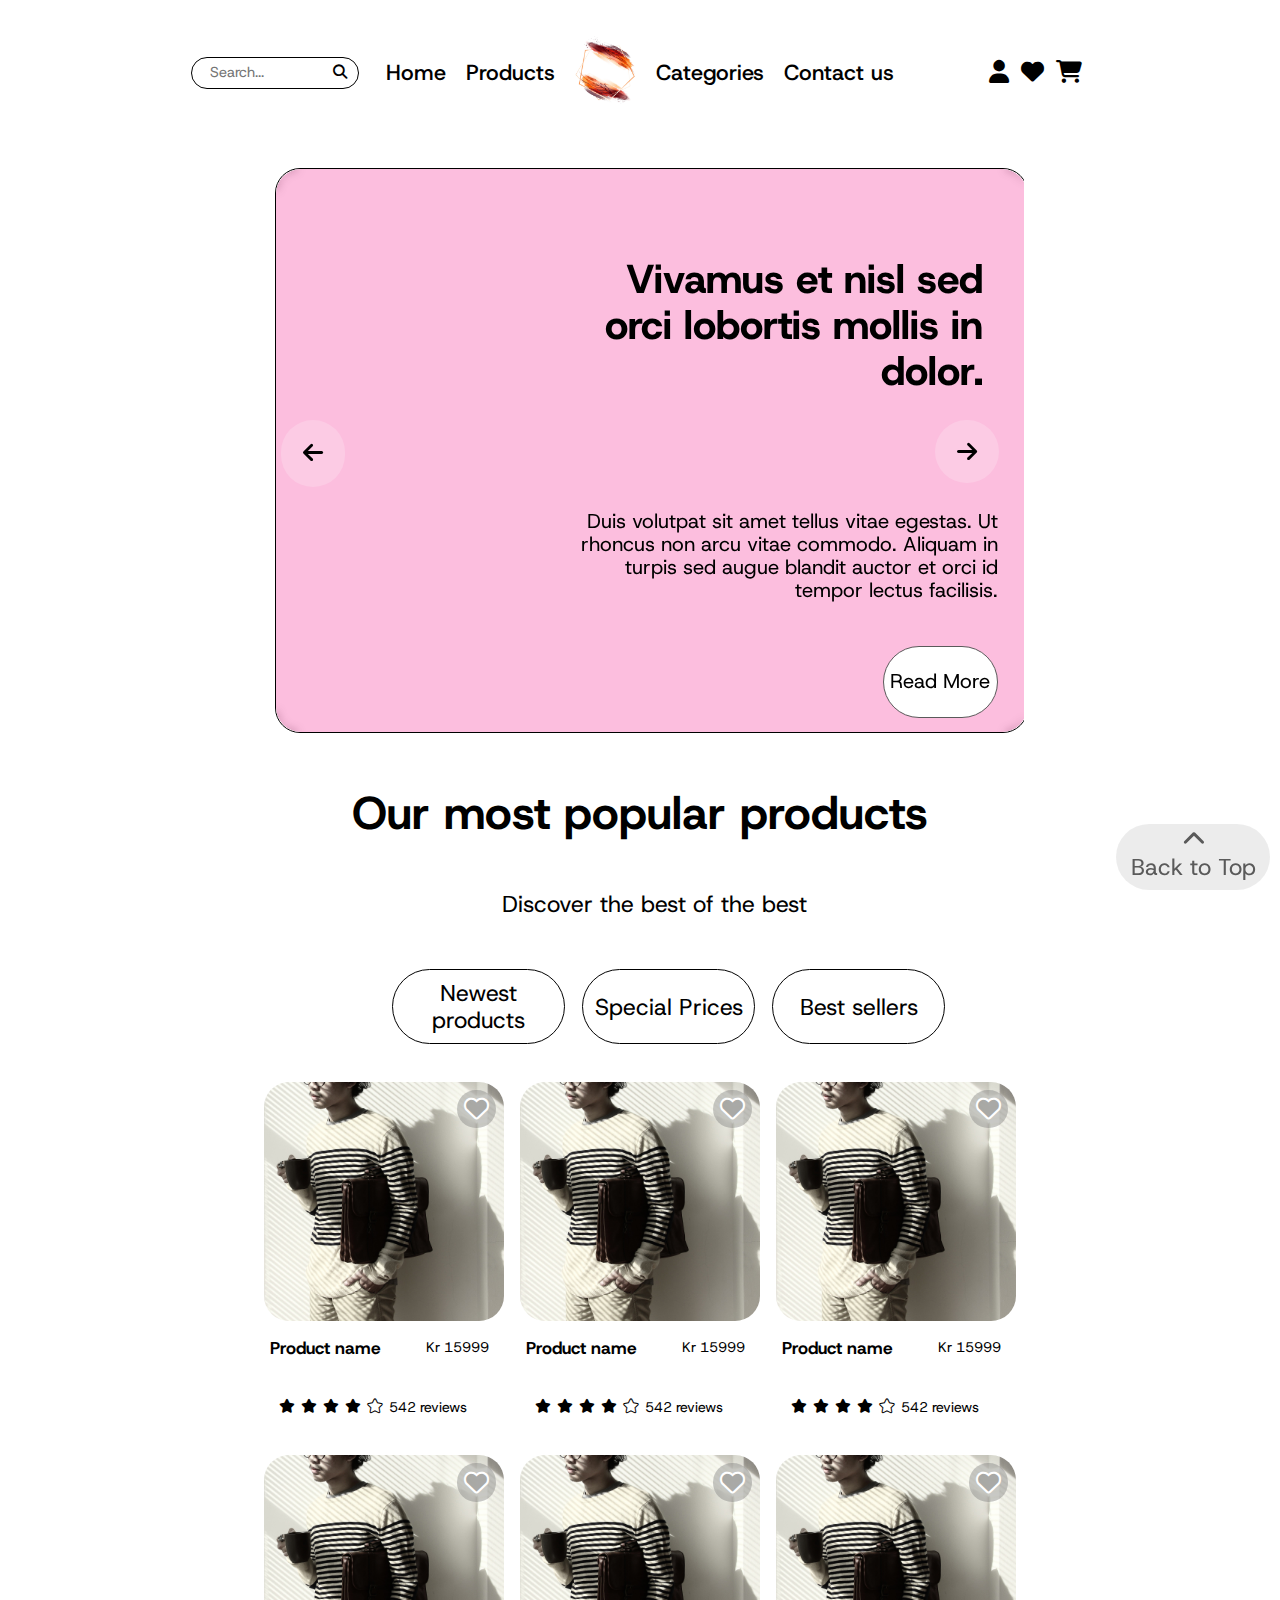
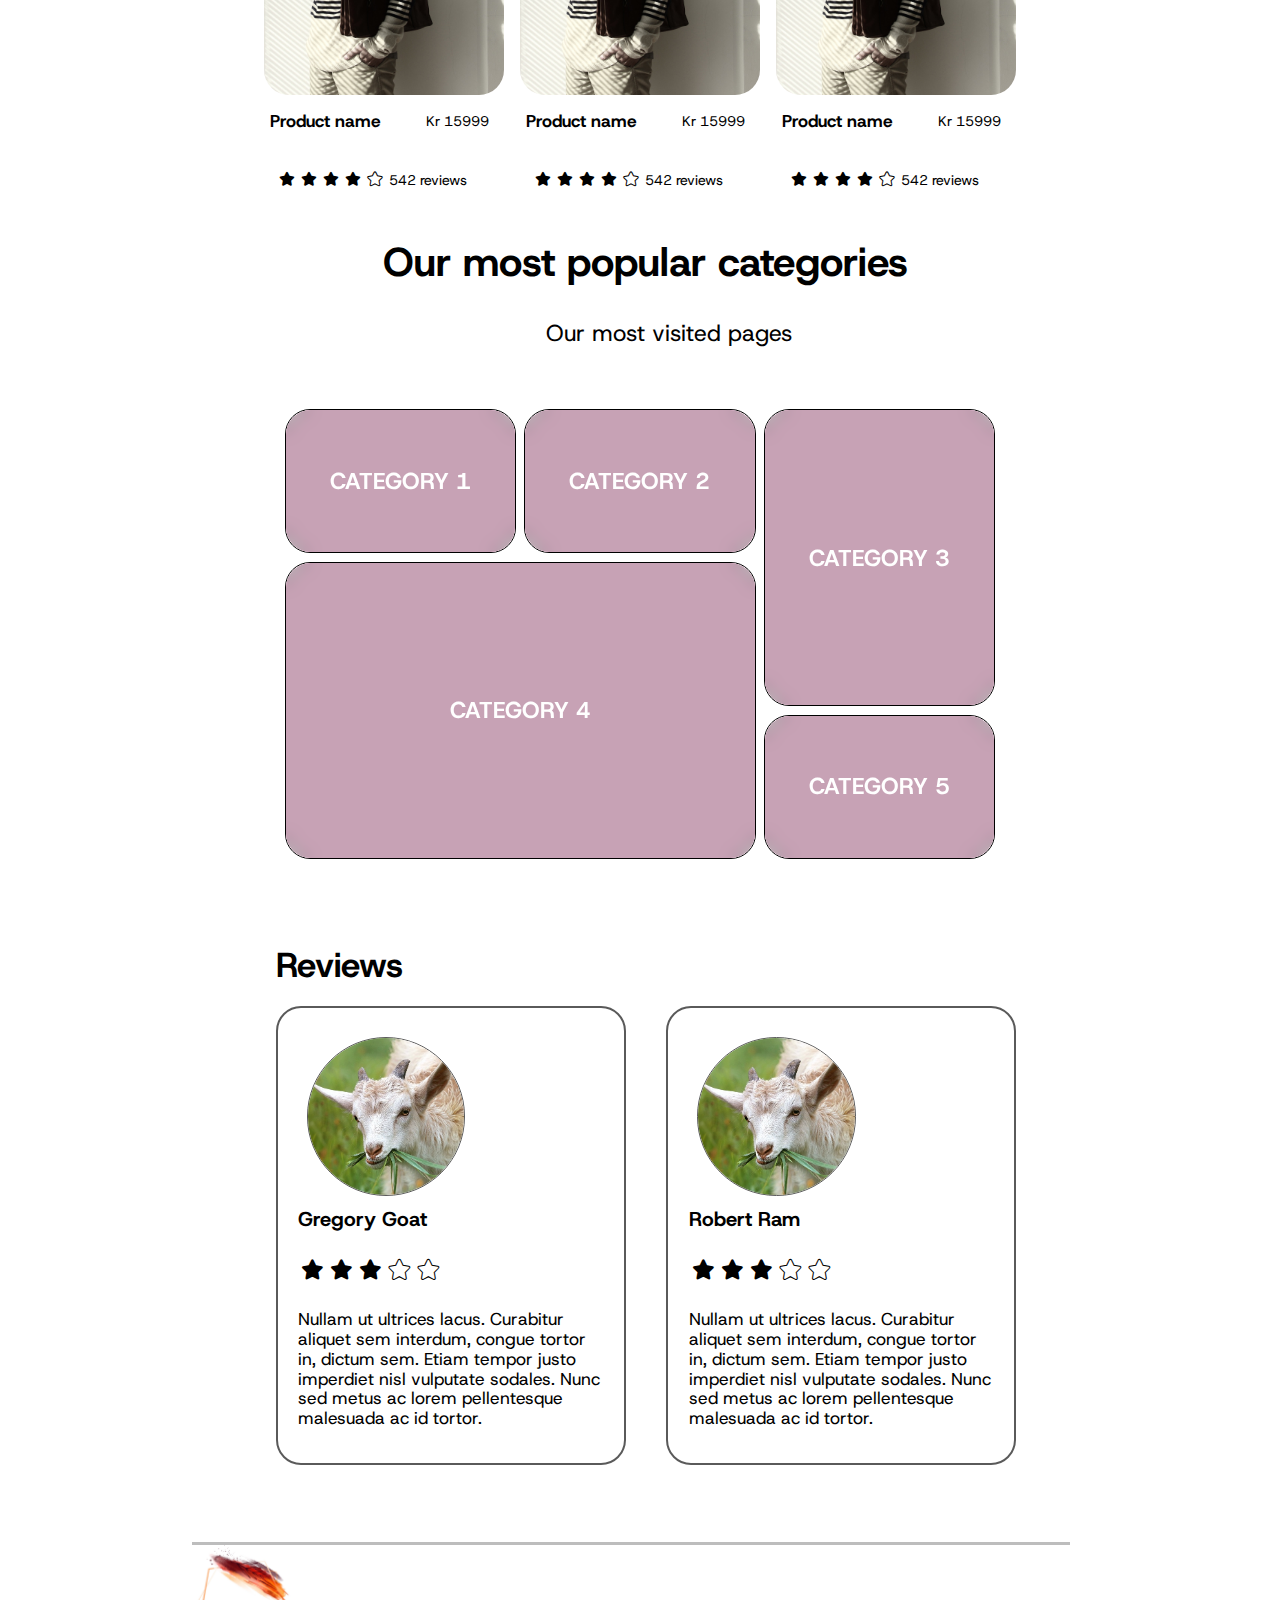
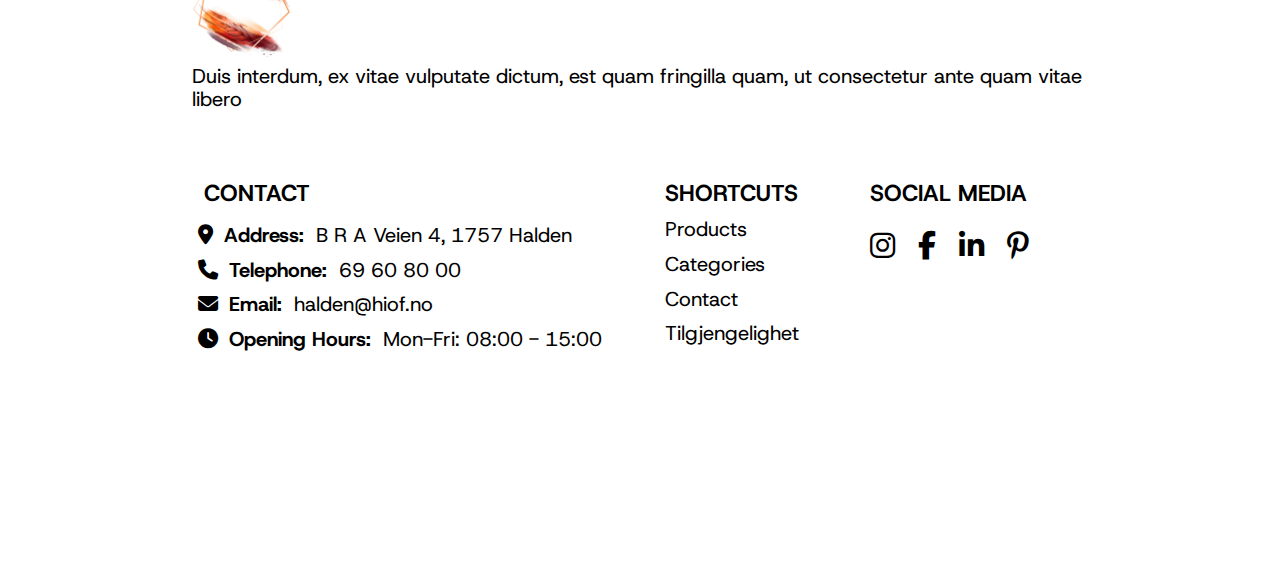
==== commit b8916d86: "tiny revision" ====
--- a/WebH24/index.html
+++ b/WebH24/index.html
@@ -423,7 +423,7 @@
                     <li><a href="index.html#popularProducts">Products</a></li>
                     <li><a href="index.html#popularCategories">Categories</a></li>
                     <li><a href="index.html#contact">Contact</a></li>
-                    <li><a href="WCAG.pdf" target="_blank">Tilgjengelighet!</a></li>
+                    <li><a href="WCAG.pdf" target="_blank">Tilgjengelighet</a></li>
                 </ul>
             </section>
             <section class="icons">
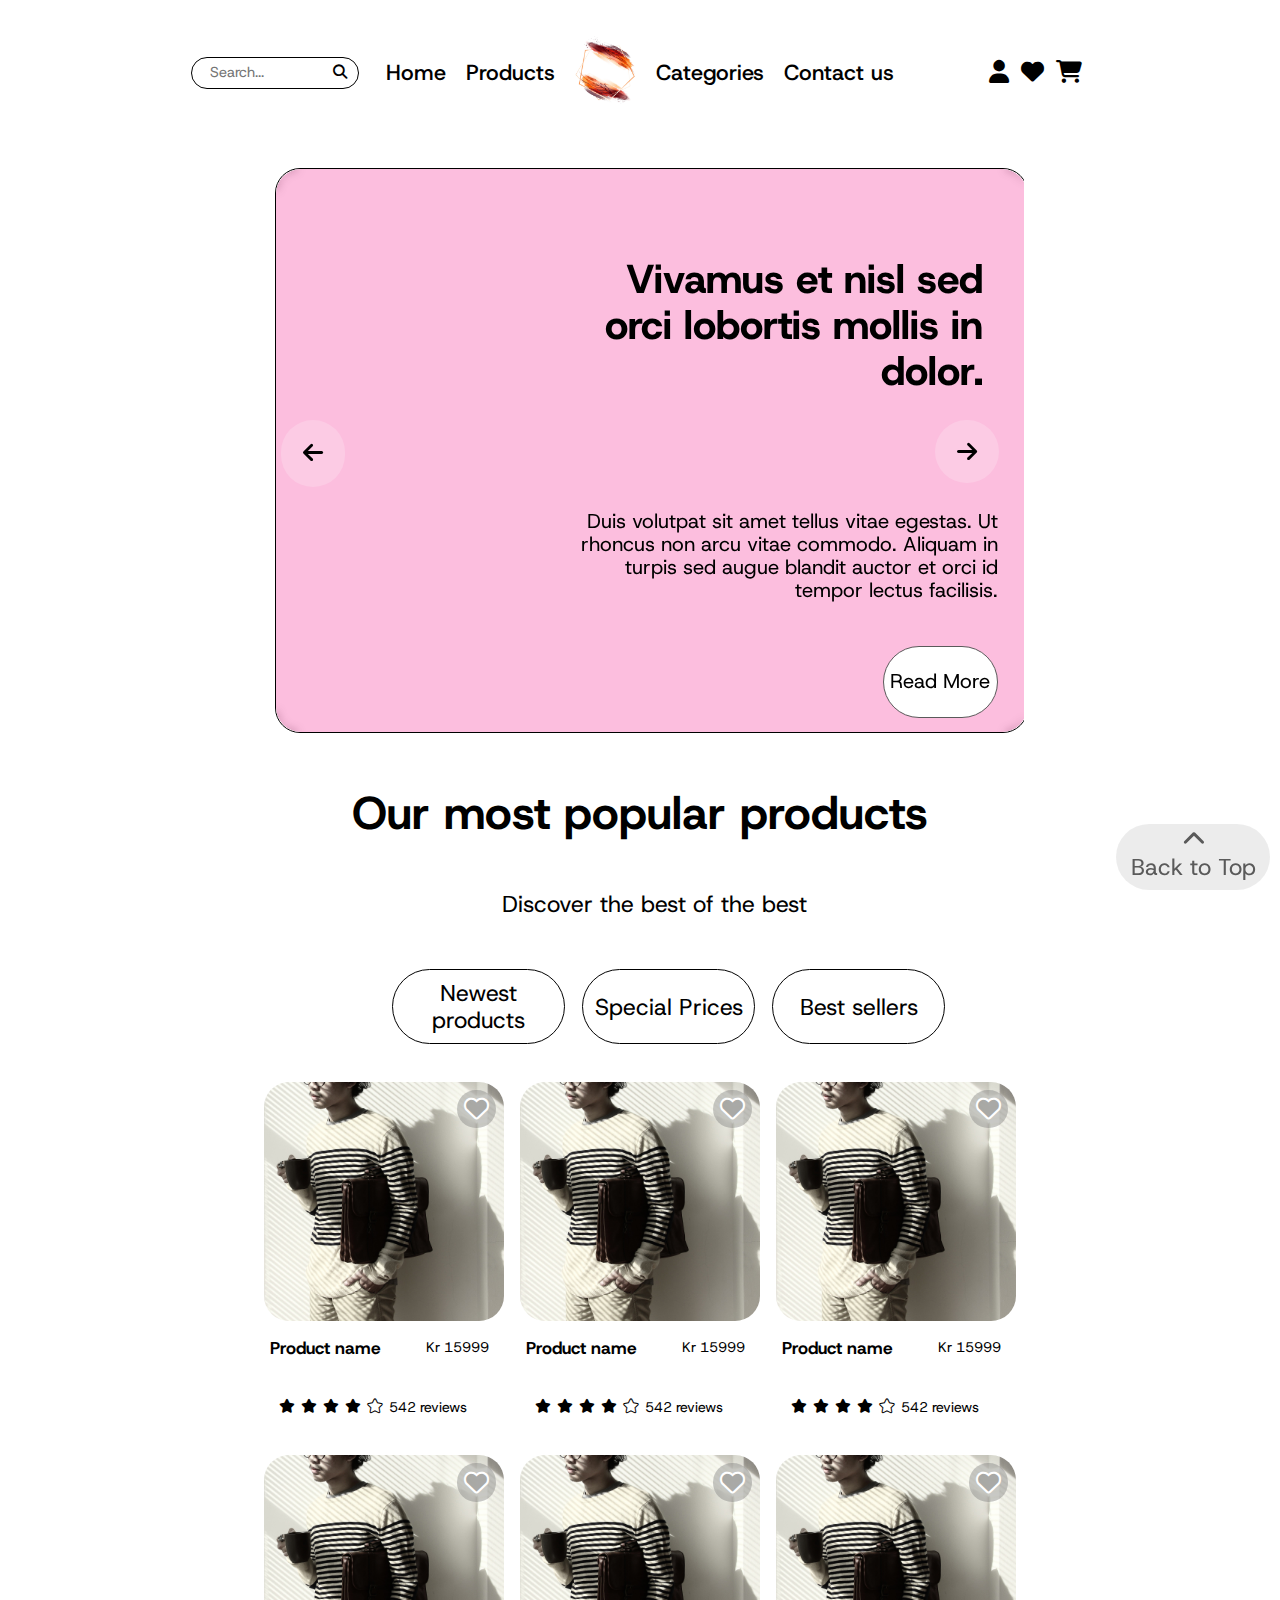
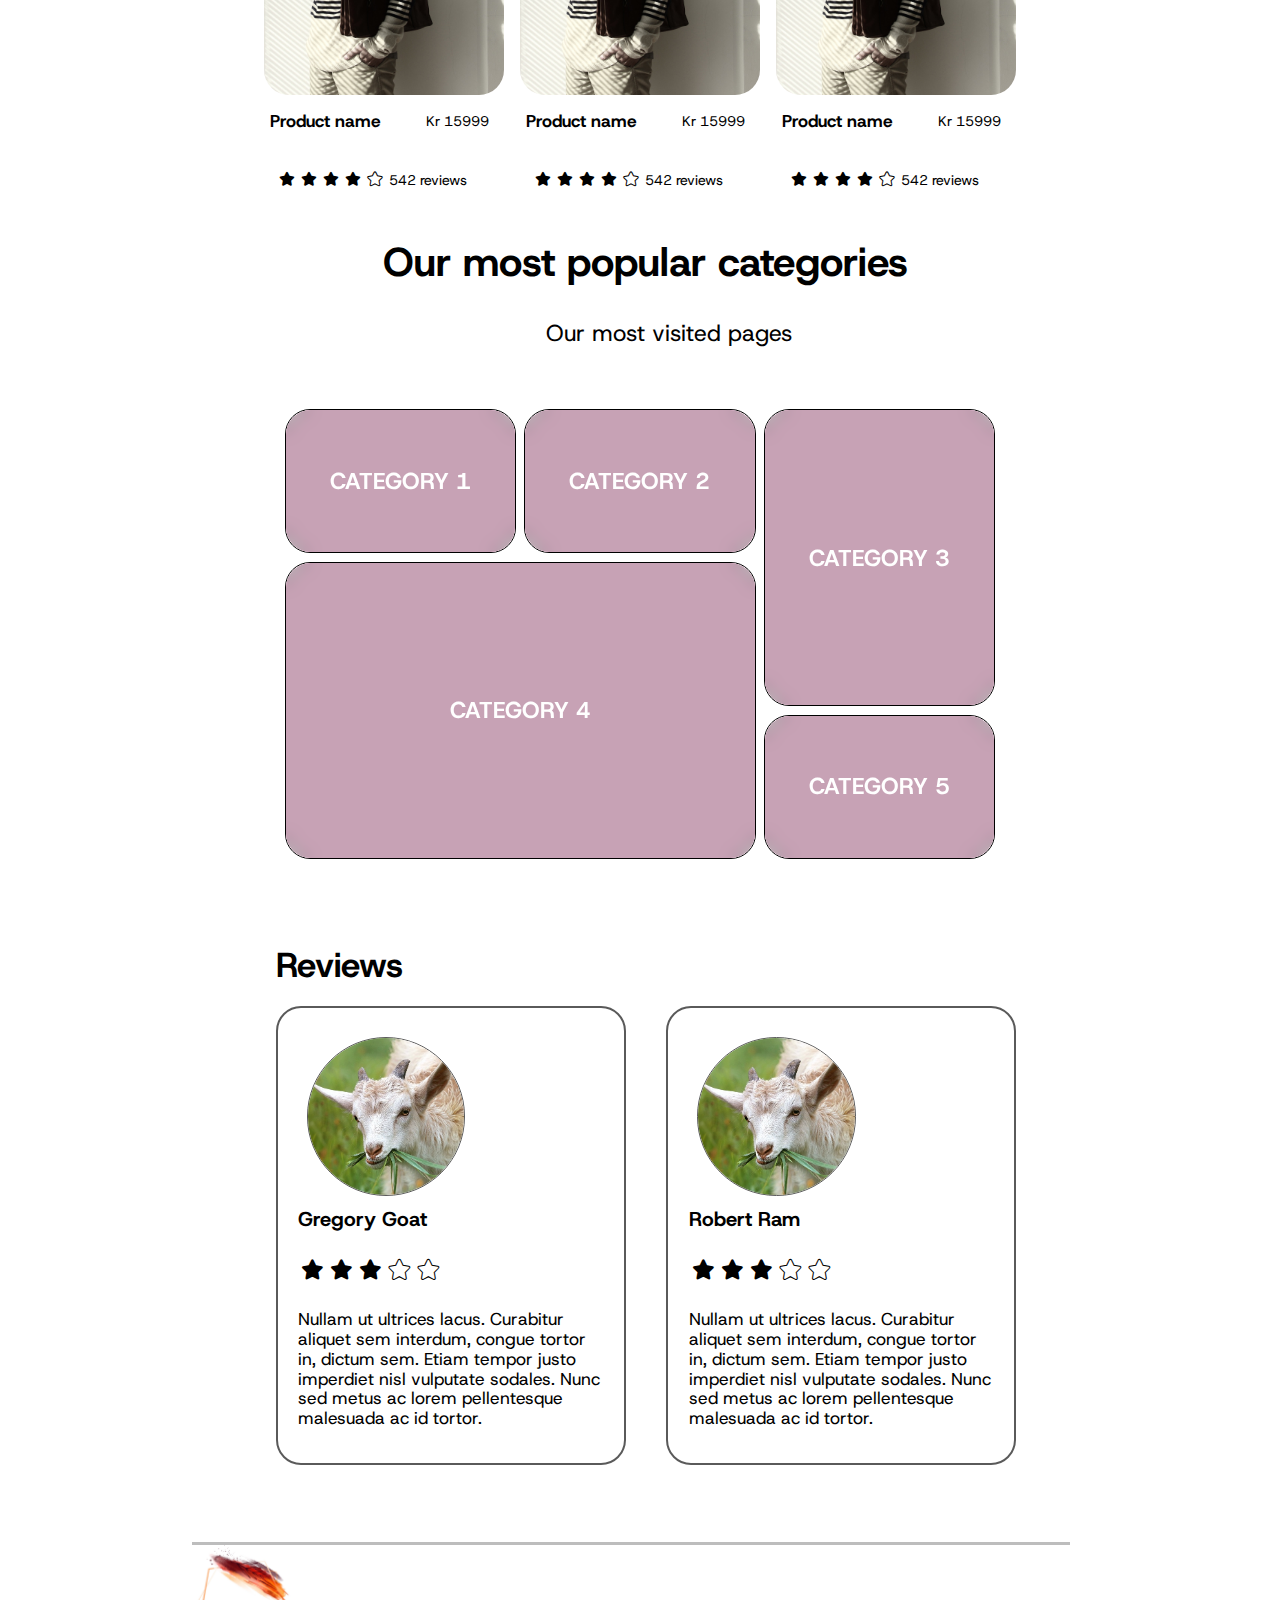
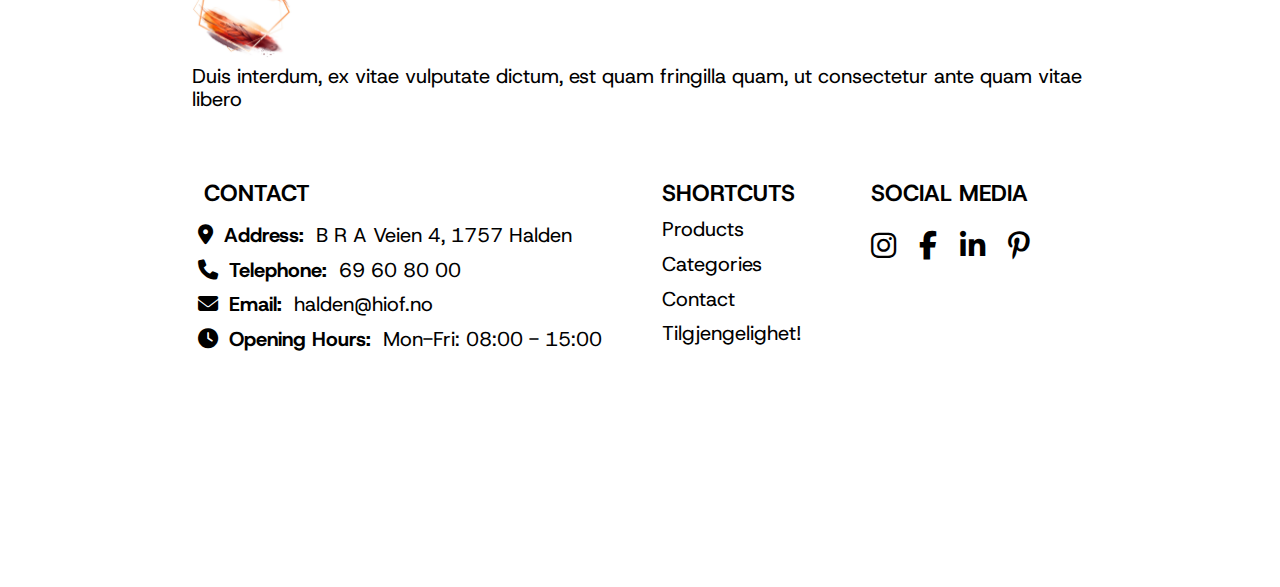
==== commit 541f4ebd: "trim" ====
--- a/WebH24/index.html
+++ b/WebH24/index.html
@@ -423,7 +423,7 @@
                     <li><a href="index.html#popularProducts">Products</a></li>
                     <li><a href="index.html#popularCategories">Categories</a></li>
                     <li><a href="index.html#contact">Contact</a></li>
-                    <li><a href="WCAG.pdf" target="_blank">Tilgjengelighet</a></li>
+                    <li><a href="WCAG.pdf" target="_blank">Tilgjengelighet!</a></li>
                 </ul>
             </section>
             <section class="icons">
